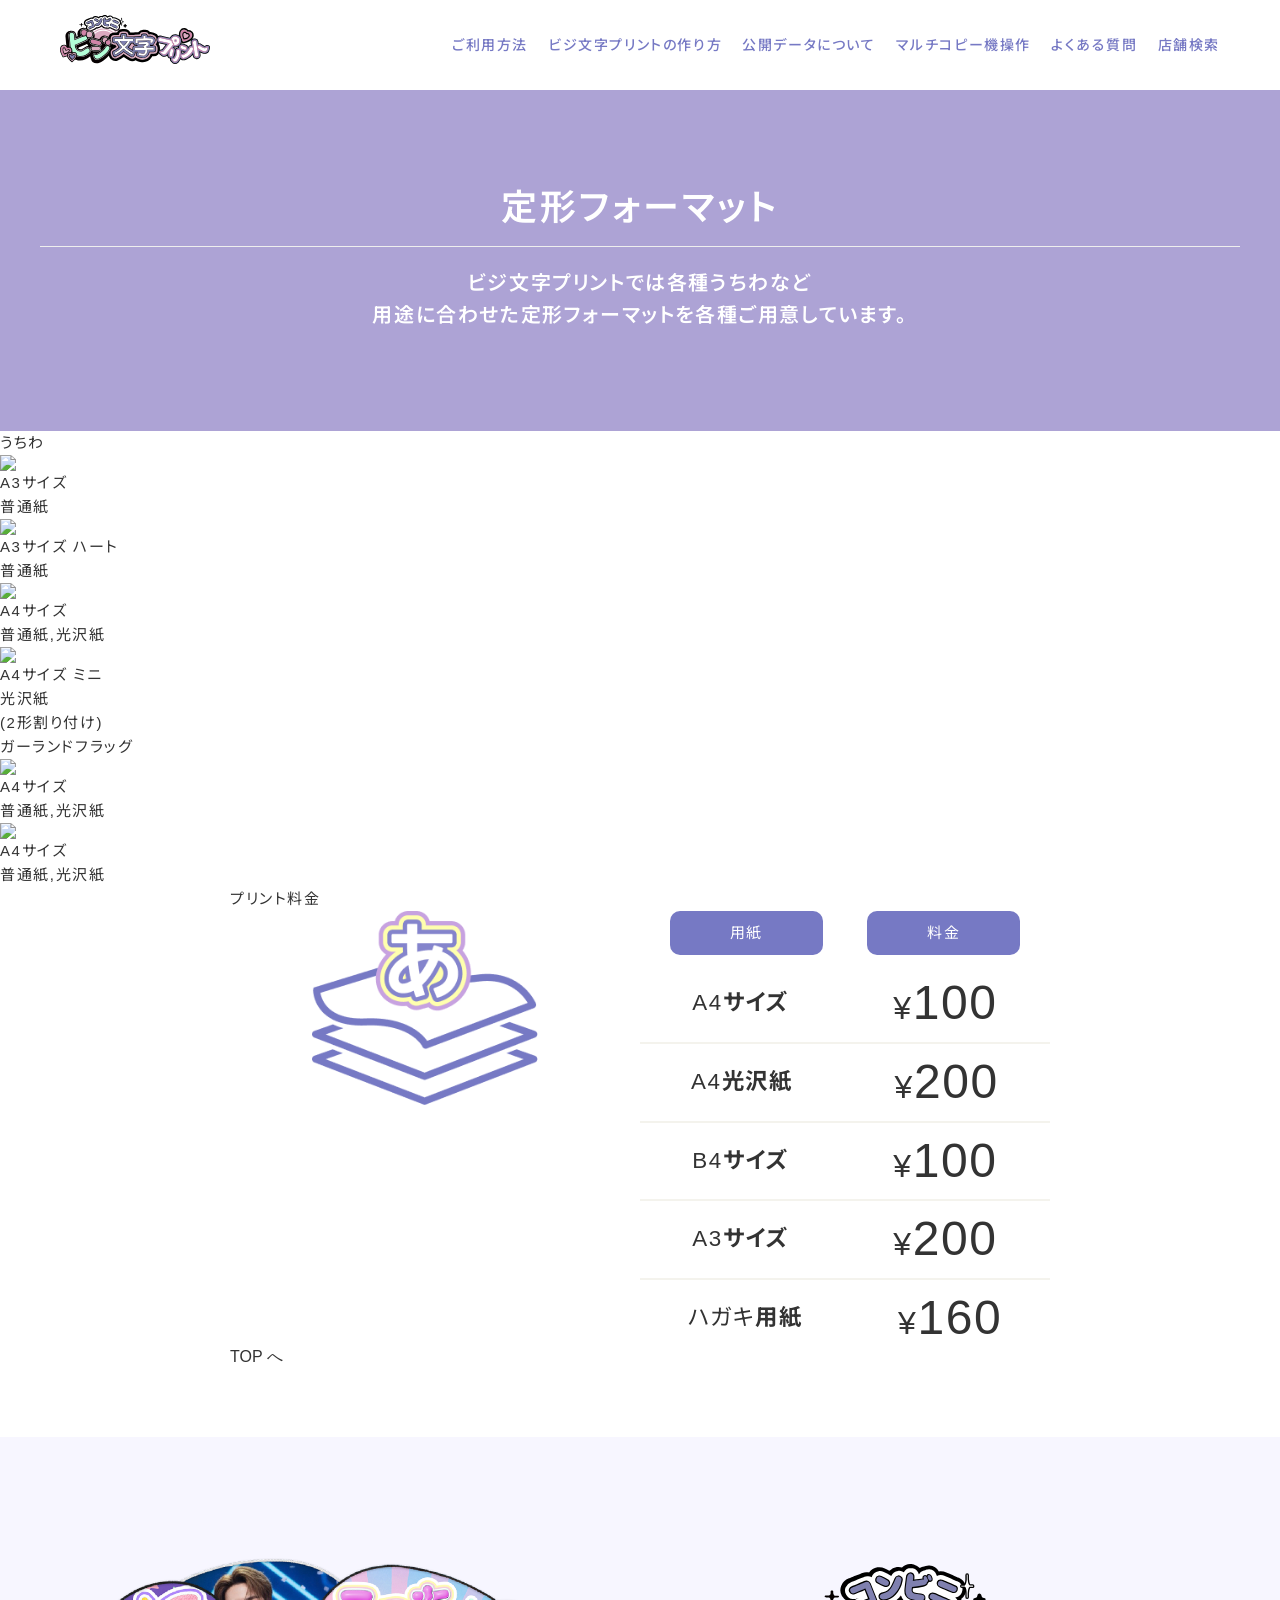
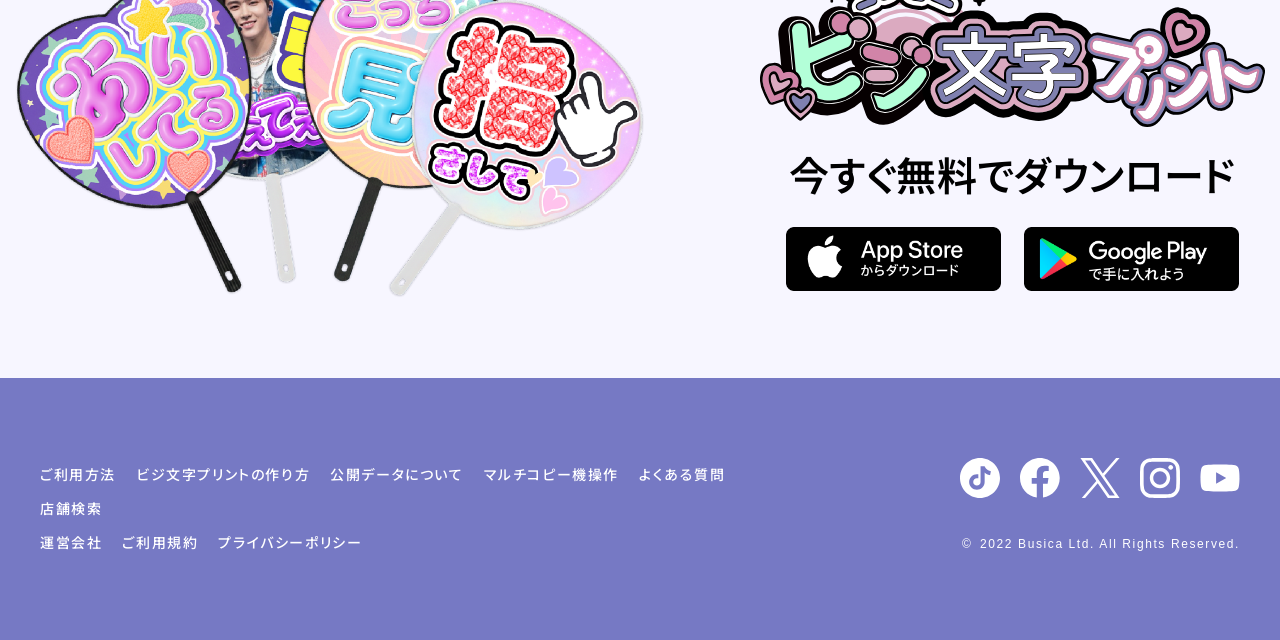
==== format.html @ 3e0fe743 "Add files via upload" ====
<!DOCTYPE html>
<html lang="ja">

<head>
	<!-- Global site tag (gtag.js) - Google Analytics -->
	<script async src="https://www.googletagmanager.com/gtag/js?id=G-2T8357QYMC"></script>
	<script>
		window.dataLayer = window.dataLayer || [];
		function gtag() { dataLayer.push(arguments); }
		gtag('js', new Date());

		gtag('config', 'G-2T8357QYMC');
	</script>
	<meta charset="utf-8">
	<meta http-equiv="X-UA-Compatible" content="IE=edge">
	<meta name="viewport" content="width=device-width, initial-scale=1">
	<meta name="description" content="コンビニビジ文字プリント">
	<meta name="keywords" content="コンビニ,文字,スマホ" />
	<meta name="author" content="Busica Ltd.">
	<meta name="format-detection" content="telephone=no">
	<title>コンビニビジ文字プリント</title>
	<!-- OGP -->
	<meta property="og:site_name" content="コンビニビジ文字プリント">
	<meta property="og:type" content="website">
	<meta property="og:url" content="https://cvs-moji.net/">
	<meta property="og:title" content="コンビニビジ文字プリント">
	<meta property="og:description" content="彩り文字で応援メッセージ">
	<meta property="og:image" content="https://cvs-moji.net/assets/img/ogp.jpg">
	<meta property="og:locale" content="ja_JP">
	<meta name="twitter:card" content="summary_large_image">
	<meta name="twitter:title" content="コンビニビジ文字プリント">
	<meta name="twitter:description" content="彩り文字で応援メッセージ">
	<!-- Bootstrap core CSS -->
	<link href="assets/css/bootstrap.min.css?id=2" rel="stylesheet">
	<!-- IE10 viewport hack for Surface/desktop Windows 8 bug -->
	<link href="assets/css/ie10-viewport-bug-workaround.css" rel="stylesheet">
	<!-- block-grid -->
	<link href="assets/css/block-grid.css" rel="stylesheet" type="text/css">
	<!-- Swiper -->
	<link href="assets/css/swiper.min.css" rel="stylesheet" type="text/css">
	<!-- Fancybox -->
	<link href="assets/css/fancybox.css?=v1" rel="stylesheet" type="text/css">
	<!-- Custom styles -->
	<link href="assets/css/style.css?v=15" rel="stylesheet">
	<!-- IE10 viewport hack for Surface/desktop Windows 8 bug -->
	<script src="assets/js/ie10-viewport-bug-workaround.js"></script>
	<!-- HTML5 shim and Respond.js for IE8 support of HTML5 elements and media queries -->
	<!--[if lt IE 9]>
		<script src="assets/js/html5shiv.min.js"></script>
		<script src="assets/js/respond.min.js"></script>
		<![endif]-->
	<!-- Favicons -->
	<link rel="apple-touch-icon" sizes="180x180" href="assets/img/favicon/apple-touch-icon.png">
	<link rel="icon" type="image/png" sizes="32x32" href="assets/img/favicon/favicon-32x32.png">
	<link rel="icon" type="image/png" sizes="16x16" href="assets/img/favicon/favicon-16x16.png">
	<link rel="manifest" href="assets/img/favicon/site.webmanifest">
	<link rel="mask-icon" href="assets/img/favicon/safari-pinned-tab.svg" color="#5bbad5">
	<meta name="msapplication-TileColor" content="#da532c">
	<meta name="theme-color" content="#ffffff">
	<!-- Loader -->
	<script src="assets/js/pace.min.js"></script>
</head>

<body id="top">

	<!-- Header -->
	<header>
		<div class="hdCmn hd">
			<div class="container">
				<div class="hdCmn_inner">
					<h1 id="logo">
						<a href="index.html">
							<img src="./assets/img/logo.svg" alt="コンビニビジ文字プリント">
						</a>
					</h1>
					<div class="hdBtn" id="hdBtn">
						<div class="hum"><span class="hem"></span><span class="hem"></span></div>
					</div>
					<div class="hdMenu" id="hdMenu">
						<nav>
							<ul>
								<li class="use"><a class="list" href="index.html#usage">ご利用方法</a></li>
								<li class="make"><a class="list" href="feature.html">ビジ文字プリントの作り方</a></li>
								<li class="make"><a class="list" href="opendata_feature.html">公開データについて</a></li>
								<li class="mfp"><a class="list" href="mfp_selector.html">マルチコピー機操作</a></li>
								<li class="faq"><a class="list" href="faq.html">よくある質問</a></li>
								<li class="shop"><a class="list" href="https://networkprint.ne.jp/search_store/map.html">店舗検索</a></li>
							</ul>
						</nav>
					</div>
				</div>
			</div>
		</div>
	</header>

    <!-- Main -->
    <main>
		<section class="pages">
			<div class="page_title">
                <div class="container">
                    <h1>定形フォーマット</h1>
                    <hr />
                    <p>ビジ文字プリントでは各種うちわなど<br />
                    用途に合わせた定形フォーマットを各種ご用意しています。
                    </p>
                </div>
            </div>
			<div class="page_content">
				<div class="format_sec">
					<div class="format_box">
						<h2>うちわ</h2>
						<ul class="format_list">
							<li>
								<div class="format_image">
									<a href="./assets/img/A3_Uchiwa_L.png" data-fancybox data-type="image" data-caption="印刷データ イメージ"><img class="adjust" src="./assets/img/teikei_a3_uchiwa_l.png" alt="印刷データ イメージ" /></a>
								</div>
								<div class="format_size">
									<h3>A3サイズ</h3><p>普通紙</p>
								</div>
							</li>
							<li>
								<div class="format_image">
									<a href="./assets/img/A3_Uchiwa_Hrt.png" data-fancybox data-type="image" data-caption="印刷データ イメージ"><img class="adjust" src="./assets/img/teikei_a3_uchiwa_hrt.png" alt="印刷データ イメージ" /></a>
								</div>
								<div class="format_size">
									<h3>A3サイズ ハート</h3><p>普通紙</p>
								</div>
							</li>
							<li>
								<div class="format_image">
									<a href="./assets/img/A4_Uchiwa_M.png" data-fancybox data-type="image" data-caption="印刷データ イメージ"><img class="adjust" src="./assets/img/teikei_a4_uchiwa_m.png" alt="印刷データ イメージ" /></a>
								</div>
								<div class="format_size">
									<h3>A4サイズ</h3><p>普通紙,光沢紙</p>
								</div>
							</li>
							<li>
								<div class="format_image">
									<a href="./assets/img/A4_Uchiwa_S.jpg" data-fancybox data-type="image" data-caption="印刷データ イメージ"><img class="adjust" src="./assets/img/teikei_a4_uchiwa_s.png" alt="印刷データ イメージ" /></a>
								</div>
								<div class="format_size">
									<h3>A4サイズ ミニ</h3><p>光沢紙<br>(2形割り付け)</p>
								</div>
							</li>
						</ul>
					</div>
				</div>
				<div class="format_sec gray">
					<div class="format_box">
						<h2>ガーランドフラッグ</h2>
						<ul class="format_list">
							<li>
								<div class="format_image">
									<a href="./assets/img/A4_Garland_01.png" data-fancybox data-type="image" data-caption="印刷データ イメージ"><img class="adjust" src="./assets/img/teikei_a4_garland_1.png" alt="印刷データ イメージ" /></a>
								</div>
								<div class="format_size">
									<h3>A4サイズ</h3><p>普通紙,光沢紙</p>
								</div>
							</li>
							<li>
								<div class="format_image">
									<a href="./assets/img/A4_Garland_02.png" data-fancybox data-type="image" data-caption="印刷データ イメージ"><img class="adjust" src="./assets/img/teikei_a4_garland_2.png" alt="印刷データ イメージ" /></a>
								</div>
								<div class="format_size">
									<h3>A4サイズ</h3><p>普通紙,光沢紙</p>
								</div>
							</li>
						</ul>
					</div>
				</div>
				<div class="print_price format_adjust">
					<h1 class="only_pc">プリント料金</h1>
					<div class="priceBox_pc format_adjust_02">
						<div class="price_left">
							<div class="price_img">
								<img src="./assets/img/icon_price.png" alt="プリント料金">
							</div>
						</div>
						<div class="price_right">
							<div class="row price_title">
								<h3>用紙</h3>
								<h3>料金</h3>
							</div>
							<div class="flex">
								<p class="print">A4<span>サイズ</span></p>
								<p class="price"><span>¥</span>100</p>
							</div>
							<hr>
							<div class="flex">
								<p class="print">A4<span>光沢紙</span></p>
								<p class="price"><span>¥</span>200</p>
							</div>
							<hr>
							<div class="flex">
								<p class="print">B4<span>サイズ</span></p>
								<p class="price"><span>¥</span>100</p>
							</div>
							<hr>
							<div class="flex">
								<p class="print">A3<span>サイズ</span></p>
								<p class="price"><span>¥</span>200</p>
							</div>
							<hr>
							<div class="flex">
								<p class="print">ハガキ<span>用紙</span></p>
								<p class="price"><span>¥</span>160</p>
							</div>
						</div>
					</div>
					<div class="priceBox_sp">
						<h1>プリント料金</h1>
						<div class="price_sp">
							<div class="row price_title">
								<h3>用紙</h3>
								<h3>料金</h3>
							</div>
							<div class="flex">
								<p class="print">A4<span>サイズ</span></p>
								<p class="price"><span>¥</span>100</p>
							</div>
							<hr>
							<div class="flex">
								<p class="print">A4<span>光沢紙</span></p>
								<p class="price"><span>¥</span>200</p>
							</div>
							<hr>
							<div class="flex">
								<p class="print">B4<span>サイズ</span></p>
								<p class="price"><span>¥</span>100</p>
							</div>
							<hr>
							<div class="flex">
								<p class="print">A3<span>サイズ</span></p>
								<p class="price"><span>¥</span>200</p>
							</div>
							<hr>
							<div class="flex">
								<p class="print">ハガキ<span>用紙</span></p>
								<p class="price"><span>¥</span>160</p>
							</div>
							<hr>
						</div>
						<div class="price_img">
							<img src="./assets/img/icon_price.png" alt="プリント料金">
						</div>
					</div>
					<div class="normal_btn"><a href="index.html">TOP へ</a></div>
				</div>
            </div>
		</section>
	</main>
	<!-- Footer -->
	<footer>
		<div class="ft">
			<section class="ftCmn_dl">
				<div class="ftCmn_dl_flex">
                    <div class="ftImg">
                        <img src="./assets/img/ft_uchiwa.png" alt="">
                    </div>
                    <div class="ftCmn_dl_right">
                        <h1><img src="./assets/img/logo.svg" alt="コンビニビジ文字プリント"></h1>
                        <h2>今すぐ無料でダウンロード</h2>
                        <div class="appLink">
                            <nav>
                                <div class="for_ios" id="for_ios">
                                    <a href="https://itunes.apple.com/jp/app/id1623128722?mt=8" target="_blank">
                                        <img src="assets/img/icon-store-apple.png" alt="App Storeからダウンロード">
                                    </a>
                                </div>
                                <div class="for_android" id="for_android">
                                    <a href="https://play.google.com/store/apps/details?id=com.biz_card.bizimoji" target="_blank">
                                        <img src="assets/img/icon-store-google.png" alt="Google Playで手に入れよう">
                                    </a>
                                </div>
                            </nav>
                        </div>
                    </div>
                </div>
			</section>
		</div>

		<section class="ftCmn_menu">
			<div class="container">
				<div class="ftCmn_menu_inner">
					<div class="ftCmn_menu_left">
						<nav>
							<div class="ftCmn_menu_grv">
								<ul>
									<li><a href="index.html#usage">ご利用方法</a></li>
									<li><a href="feature.html">ビジ文字プリントの作り方</a></li>
									<li><a href="opendata_feature.html">公開データについて</a></li>
									<li><a href="mfp_selector.html">マルチコピー機操作</a></li>
									<li><a href="faq.html">よくある質問</a></li>
									<li><a href="https://networkprint.ne.jp/search_store/map.html">店舗検索</a></li>
								</ul>
								<ul>
									<li><a href="https://www.busica.co.jp/">運営会社</a></li>
									<li><a href="terms.html">ご利用規約</a></li>
									<li><a href="privacy.html">プライバシーポリシー</a></li>
								</ul>
							</div>
						</nav>
					</div>
					<div class="ftCmn_menu_right">
						<nav>
							<div class="ftCmn_menu_sns">
								<ul>
									<li><a href="https://www.tiktok.com/@bijimoji_print" target="_blank"><img
												src="assets/img/icon_sns_tiktok.svg" alt="tiktok"></a></li>
									<li><a href="https://www.facebook.com/bizicard/" target="_blank"><img
												src="assets/img/icon_sns_fb.svg" alt="facebook"></a></li>
									<li><a href="https://twitter.com/BiziCard" target="_blank"><img src="assets/img/icon_sns_tw.svg"
												alt="twitter"></a></li>
									<li><a href="https://www.instagram.com/bizicard/" target="_blank"><img
												src="assets/img/icon_sns_insta.svg" alt="Instagram"></a></li>
									<li><a href="https://www.youtube.com/channel/UCD3DX9gYeNaulynPwZSIlIg" target="_blank"><img
												src="assets/img/icon_sns_youtube.svg" alt="YouTube"></a></li>
								</ul>
							</div>
						</nav>
						<p class="copy">&copy;&ensp;2022 Busica Ltd. All Rights Reserved.</p>
					</div>
				</div>
			</div>
		</section>
	</footer>

	<!-- TOPへ -->
	<div id="page-top"><a href="#top">▲</a></div>


	<!-- jquery -->
	<script src="assets/js/jquery-3.3.1.min.js"></script>
	<!-- bootstrap -->
	<script src="assets/js/bootstrap.min.js"></script>
	<!-- LazyLoad -->
	<script src="assets/js/jquery.lazyload.min.js"></script>
	<!-- SmoothScroll -->
	<script src="assets/js/smoothScroll.js"></script>
	<!-- Fancybox -->
	<script src="assets/js/fancybox.umd.js"></script>
	<!-- Settings -->
	<script src="assets/js/settings.js?v=20201021"></script>

	<script type="text/javascript">
		$(function () {
			let ua = navigator.userAgent;
			//alert(ua);
			var device_type = getParam('device');
			//console.log('device_type: '+device_type);
			if (device_type == "ios" || ua=="BiziMoji_iOSApp") {
				$('.for_android').hide();
				$('.for_ios').removeClass('col-xs-6').addClass('col-xs-12');
			}else{
				$('.for_android').show();
			}
		});

		function getParam(name, url) {
			if (!url) url = window.location.href;
			name = name.replace(/[\[\]]/g, "\\$&");
			var regex = new RegExp("[?&]" + name + "(=([^&#]*)|&|#|$)"),
				results = regex.exec(url);
			if (!results) return null;
			if (!results[2]) return '';
			return decodeURIComponent(results[2].replace(/\+/g, " "));
		}

	</script>
	<script>
      Fancybox.bind("[data-fancybox]", {
        closeButton: true,
      });
    </script>
</body>

</html>
---- assets/css/ie10-viewport-bug-workaround.css ----
/*!
 * IE10 viewport hack for Surface/desktop Windows 8 bug
 * Copyright 2014-2015 Twitter, Inc.
 * Licensed under MIT (https://github.com/twbs/bootstrap/blob/master/LICENSE)
 */

/*
 * See the Getting Started docs for more information:
 * http://getbootstrap.com/getting-started/#support-ie10-width
 */
@-webkit-viewport { width: device-width; }
@-moz-viewport    { width: device-width; }
@-ms-viewport     { width: device-width; }
@-o-viewport      { width: device-width; }
@viewport         { width: device-width; }
---- assets/css/block-grid.css ----
[class*="block-grid-"] {
  display: block;
  margin: 0 -15px;
  padding: 0;
}
[class*="block-grid-"]:before,
[class*="block-grid-"]:after {
  content: " ";
  display: table;
}
[class*="block-grid-"]:after {
  clear: both;
}
.block-grid-item {
  display: inline;
  margin: 0;
  padding: 0 15px;
  height: auto;
  float: left;
  list-style: none;
}
.block-grid-xs-1 > .block-grid-item {
  width: 100%;
}
.block-grid-xs-1 > .block-grid-item:nth-of-type(n) {
  clear: none;
}
.block-grid-xs-1 > .block-grid-item:nth-of-type(1n+1) {
  clear: both;
}
.block-grid-xs-2 > .block-grid-item {
  width: 50%;
}
.block-grid-xs-2 > .block-grid-item:nth-of-type(n) {
  clear: none;
}
.block-grid-xs-2 > .block-grid-item:nth-of-type(2n+1) {
  clear: both;
}
.block-grid-xs-3 > .block-grid-item {
  width: 33.333333333333336%;
}
.block-grid-xs-3 > .block-grid-item:nth-of-type(n) {
  clear: none;
}
.block-grid-xs-3 > .block-grid-item:nth-of-type(3n+1) {
  clear: both;
}
.block-grid-xs-4 > .block-grid-item {
  width: 25%;
}
.block-grid-xs-4 > .block-grid-item:nth-of-type(n) {
  clear: none;
}
.block-grid-xs-4 > .block-grid-item:nth-of-type(4n+1) {
  clear: both;
}
.block-grid-xs-5 > .block-grid-item {
  width: 20%;
}
.block-grid-xs-5 > .block-grid-item:nth-of-type(n) {
  clear: none;
}
.block-grid-xs-5 > .block-grid-item:nth-of-type(5n+1) {
  clear: both;
}
.block-grid-xs-6 > .block-grid-item {
  width: 16.666666666666668%;
}
.block-grid-xs-6 > .block-grid-item:nth-of-type(n) {
  clear: none;
}
.block-grid-xs-6 > .block-grid-item:nth-of-type(6n+1) {
  clear: both;
}
.block-grid-xs-7 > .block-grid-item {
  width: 14.285714285714286%;
}
.block-grid-xs-7 > .block-grid-item:nth-of-type(n) {
  clear: none;
}
.block-grid-xs-7 > .block-grid-item:nth-of-type(7n+1) {
  clear: both;
}
.block-grid-xs-8 > .block-grid-item {
  width: 12.5%;
}
.block-grid-xs-8 > .block-grid-item:nth-of-type(n) {
  clear: none;
}
.block-grid-xs-8 > .block-grid-item:nth-of-type(8n+1) {
  clear: both;
}
.block-grid-xs-9 > .block-grid-item {
  width: 11.11111111111111%;
}
.block-grid-xs-9 > .block-grid-item:nth-of-type(n) {
  clear: none;
}
.block-grid-xs-9 > .block-grid-item:nth-of-type(9n+1) {
  clear: both;
}
.block-grid-xs-10 > .block-grid-item {
  width: 10%;
}
.block-grid-xs-10 > .block-grid-item:nth-of-type(n) {
  clear: none;
}
.block-grid-xs-10 > .block-grid-item:nth-of-type(10n+1) {
  clear: both;
}
.block-grid-xs-11 > .block-grid-item {
  width: 9.090909090909092%;
}
.block-grid-xs-11 > .block-grid-item:nth-of-type(n) {
  clear: none;
}
.block-grid-xs-11 > .block-grid-item:nth-of-type(11n+1) {
  clear: both;
}
.block-grid-xs-12 > .block-grid-item {
  width: 8.333333333333334%;
}
.block-grid-xs-12 > .block-grid-item:nth-of-type(n) {
  clear: none;
}
.block-grid-xs-12 > .block-grid-item:nth-of-type(12n+1) {
  clear: both;
}
@media (min-width: 768px) {
  .block-grid-sm-1 > .block-grid-item {
    width: 100%;
  }
  .block-grid-sm-1 > .block-grid-item:nth-of-type(n) {
    clear: none;
  }
  .block-grid-sm-1 > .block-grid-item:nth-of-type(1n+1) {
    clear: both;
  }
  .block-grid-sm-2 > .block-grid-item {
    width: 50%;
  }
  .block-grid-sm-2 > .block-grid-item:nth-of-type(n) {
    clear: none;
  }
  .block-grid-sm-2 > .block-grid-item:nth-of-type(2n+1) {
    clear: both;
  }
  .block-grid-sm-3 > .block-grid-item {
    width: 33.333333333333336%;
  }
  .block-grid-sm-3 > .block-grid-item:nth-of-type(n) {
    clear: none;
  }
  .block-grid-sm-3 > .block-grid-item:nth-of-type(3n+1) {
    clear: both;
  }
  .block-grid-sm-4 > .block-grid-item {
    width: 25%;
  }
  .block-grid-sm-4 > .block-grid-item:nth-of-type(n) {
    clear: none;
  }
  .block-grid-sm-4 > .block-grid-item:nth-of-type(4n+1) {
    clear: both;
  }
  .block-grid-sm-5 > .block-grid-item {
    width: 20%;
  }
  .block-grid-sm-5 > .block-grid-item:nth-of-type(n) {
    clear: none;
  }
  .block-grid-sm-5 > .block-grid-item:nth-of-type(5n+1) {
    clear: both;
  }
  .block-grid-sm-6 > .block-grid-item {
    width: 16.666666666666668%;
  }
  .block-grid-sm-6 > .block-grid-item:nth-of-type(n) {
    clear: none;
  }
  .block-grid-sm-6 > .block-grid-item:nth-of-type(6n+1) {
    clear: both;
  }
  .block-grid-sm-7 > .block-grid-item {
    width: 14.285714285714286%;
  }
  .block-grid-sm-7 > .block-grid-item:nth-of-type(n) {
    clear: none;
  }
  .block-grid-sm-7 > .block-grid-item:nth-of-type(7n+1) {
    clear: both;
  }
  .block-grid-sm-8 > .block-grid-item {
    width: 12.5%;
  }
  .block-grid-sm-8 > .block-grid-item:nth-of-type(n) {
    clear: none;
  }
  .block-grid-sm-8 > .block-grid-item:nth-of-type(8n+1) {
    clear: both;
  }
  .block-grid-sm-9 > .block-grid-item {
    width: 11.11111111111111%;
  }
  .block-grid-sm-9 > .block-grid-item:nth-of-type(n) {
    clear: none;
  }
  .block-grid-sm-9 > .block-grid-item:nth-of-type(9n+1) {
    clear: both;
  }
  .block-grid-sm-10 > .block-grid-item {
    width: 10%;
  }
  .block-grid-sm-10 > .block-grid-item:nth-of-type(n) {
    clear: none;
  }
  .block-grid-sm-10 > .block-grid-item:nth-of-type(10n+1) {
    clear: both;
  }
  .block-grid-sm-11 > .block-grid-item {
    width: 9.090909090909092%;
  }
  .block-grid-sm-11 > .block-grid-item:nth-of-type(n) {
    clear: none;
  }
  .block-grid-sm-11 > .block-grid-item:nth-of-type(11n+1) {
    clear: both;
  }
  .block-grid-sm-12 > .block-grid-item {
    width: 8.333333333333334%;
  }
  .block-grid-sm-12 > .block-grid-item:nth-of-type(n) {
    clear: none;
  }
  .block-grid-sm-12 > .block-grid-item:nth-of-type(12n+1) {
    clear: both;
  }
}
@media (min-width: 992px) {
  .block-grid-md-1 > .block-grid-item {
    width: 100%;
  }
  .block-grid-md-1 > .block-grid-item:nth-of-type(n) {
    clear: none;
  }
  .block-grid-md-1 > .block-grid-item:nth-of-type(1n+1) {
    clear: both;
  }
  .block-grid-md-2 > .block-grid-item {
    width: 50%;
  }
  .block-grid-md-2 > .block-grid-item:nth-of-type(n) {
    clear: none;
  }
  .block-grid-md-2 > .block-grid-item:nth-of-type(2n+1) {
    clear: both;
  }
  .block-grid-md-3 > .block-grid-item {
    width: 33.333333333333336%;
  }
  .block-grid-md-3 > .block-grid-item:nth-of-type(n) {
    clear: none;
  }
  .block-grid-md-3 > .block-grid-item:nth-of-type(3n+1) {
    clear: both;
  }
  .block-grid-md-4 > .block-grid-item {
    width: 25%;
  }
  .block-grid-md-4 > .block-grid-item:nth-of-type(n) {
    clear: none;
  }
  .block-grid-md-4 > .block-grid-item:nth-of-type(4n+1) {
    clear: both;
  }
  .block-grid-md-5 > .block-grid-item {
    width: 20%;
  }
  .block-grid-md-5 > .block-grid-item:nth-of-type(n) {
    clear: none;
  }
  .block-grid-md-5 > .block-grid-item:nth-of-type(5n+1) {
    clear: both;
  }
  .block-grid-md-6 > .block-grid-item {
    width: 16.666666666666668%;
  }
  .block-grid-md-6 > .block-grid-item:nth-of-type(n) {
    clear: none;
  }
  .block-grid-md-6 > .block-grid-item:nth-of-type(6n+1) {
    clear: both;
  }
  .block-grid-md-7 > .block-grid-item {
    width: 14.285714285714286%;
  }
  .block-grid-md-7 > .block-grid-item:nth-of-type(n) {
    clear: none;
  }
  .block-grid-md-7 > .block-grid-item:nth-of-type(7n+1) {
    clear: both;
  }
  .block-grid-md-8 > .block-grid-item {
    width: 12.5%;
  }
  .block-grid-md-8 > .block-grid-item:nth-of-type(n) {
    clear: none;
  }
  .block-grid-md-8 > .block-grid-item:nth-of-type(8n+1) {
    clear: both;
  }
  .block-grid-md-9 > .block-grid-item {
    width: 11.11111111111111%;
  }
  .block-grid-md-9 > .block-grid-item:nth-of-type(n) {
    clear: none;
  }
  .block-grid-md-9 > .block-grid-item:nth-of-type(9n+1) {
    clear: both;
  }
  .block-grid-md-10 > .block-grid-item {
    width: 10%;
  }
  .block-grid-md-10 > .block-grid-item:nth-of-type(n) {
    clear: none;
  }
  .block-grid-md-10 > .block-grid-item:nth-of-type(10n+1) {
    clear: both;
  }
  .block-grid-md-11 > .block-grid-item {
    width: 9.090909090909092%;
  }
  .block-grid-md-11 > .block-grid-item:nth-of-type(n) {
    clear: none;
  }
  .block-grid-md-11 > .block-grid-item:nth-of-type(11n+1) {
    clear: both;
  }
  .block-grid-md-12 > .block-grid-item {
    width: 8.333333333333334%;
  }
  .block-grid-md-12 > .block-grid-item:nth-of-type(n) {
    clear: none;
  }
  .block-grid-md-12 > .block-grid-item:nth-of-type(12n+1) {
    clear: both;
  }
}
@media (min-width: 1200px) {
  .block-grid-lg-1 > .block-grid-item {
    width: 100%;
  }
  .block-grid-lg-1 > .block-grid-item:nth-of-type(n) {
    clear: none;
  }
  .block-grid-lg-1 > .block-grid-item:nth-of-type(1n+1) {
    clear: both;
  }
  .block-grid-lg-2 > .block-grid-item {
    width: 50%;
  }
  .block-grid-lg-2 > .block-grid-item:nth-of-type(n) {
    clear: none;
  }
  .block-grid-lg-2 > .block-grid-item:nth-of-type(2n+1) {
    clear: both;
  }
  .block-grid-lg-3 > .block-grid-item {
    width: 33.333333333333336%;
  }
  .block-grid-lg-3 > .block-grid-item:nth-of-type(n) {
    clear: none;
  }
  .block-grid-lg-3 > .block-grid-item:nth-of-type(3n+1) {
    clear: both;
  }
  .block-grid-lg-4 > .block-grid-item {
    width: 25%;
  }
  .block-grid-lg-4 > .block-grid-item:nth-of-type(n) {
    clear: none;
  }
  .block-grid-lg-4 > .block-grid-item:nth-of-type(4n+1) {
    clear: both;
  }
  .block-grid-lg-5 > .block-grid-item {
    width: 20%;
  }
  .block-grid-lg-5 > .block-grid-item:nth-of-type(n) {
    clear: none;
  }
  .block-grid-lg-5 > .block-grid-item:nth-of-type(5n+1) {
    clear: both;
  }
  .block-grid-lg-6 > .block-grid-item {
    width: 16.666666666666668%;
  }
  .block-grid-lg-6 > .block-grid-item:nth-of-type(n) {
    clear: none;
  }
  .block-grid-lg-6 > .block-grid-item:nth-of-type(6n+1) {
    clear: both;
  }
  .block-grid-lg-7 > .block-grid-item {
    width: 14.285714285714286%;
  }
  .block-grid-lg-7 > .block-grid-item:nth-of-type(n) {
    clear: none;
  }
  .block-grid-lg-7 > .block-grid-item:nth-of-type(7n+1) {
    clear: both;
  }
  .block-grid-lg-8 > .block-grid-item {
    width: 12.5%;
  }
  .block-grid-lg-8 > .block-grid-item:nth-of-type(n) {
    clear: none;
  }
  .block-grid-lg-8 > .block-grid-item:nth-of-type(8n+1) {
    clear: both;
  }
  .block-grid-lg-9 > .block-grid-item {
    width: 11.11111111111111%;
  }
  .block-grid-lg-9 > .block-grid-item:nth-of-type(n) {
    clear: none;
  }
  .block-grid-lg-9 > .block-grid-item:nth-of-type(9n+1) {
    clear: both;
  }
  .block-grid-lg-10 > .block-grid-item {
    width: 10%;
  }
  .block-grid-lg-10 > .block-grid-item:nth-of-type(n) {
    clear: none;
  }
  .block-grid-lg-10 > .block-grid-item:nth-of-type(10n+1) {
    clear: both;
  }
  .block-grid-lg-11 > .block-grid-item {
    width: 9.090909090909092%;
  }
  .block-grid-lg-11 > .block-grid-item:nth-of-type(n) {
    clear: none;
  }
  .block-grid-lg-11 > .block-grid-item:nth-of-type(11n+1) {
    clear: both;
  }
  .block-grid-lg-12 > .block-grid-item {
    width: 8.333333333333334%;
  }
  .block-grid-lg-12 > .block-grid-item:nth-of-type(n) {
    clear: none;
  }
  .block-grid-lg-12 > .block-grid-item:nth-of-type(12n+1) {
    clear: both;
  }
}
---- assets/css/style.css ----
@charset "UTF-8";
@import url("https://fonts.googleapis.com/css2?family=Noto+Sans+JP:wght@400;500;700&display=swap");
/* -------- Base Font Family -------- */
/* -------- Base Font Size -------- */
/* -------- Base Color -------- */
/* -------- Font -------- */
/* -------- Btn -------- */
/* -------- トリミング正方形 -------- */
/* 縦横にフィット */
/* 縦横長いほうに合わせる */
/* 横幅いっぱいに合わせる */
/* -------- Border -------- */
html {
  font-size: 100%; /* 16px（16pt） */
}

body {
  word-wrap: break-word;
  font-size: 100%;
  -webkit-font-smoothing: antialiased;
  -moz-osx-font-smoothing: grayscale;
  font-feature-settings: "palt" 1;
  background-color: #fff;
}
body.openModal {
  overflow: hidden;
}
body.openModal header .hdCmn {
  background-color: #fff;
}
body.for_app {
  background-color: #fff;
}

h1, h2, h3, h4, h5, h6, p, ul li, ol li, dl dt, dl dd, label, tr th, tr td, button, time, label, input, option, select, textarea {
  font-family: "Helvetica Neue", Helvetica, "Noto Sans JP", sans-serif;
  letter-spacing: 0.1rem;
  line-height: 1.6;
  font-weight: 400;
  margin: 0;
  padding: 0;
  color: #333;
  list-style: none;
  outline: 0;
  font-size: 15px;
}
@media (max-width: 1062px) {
  h1, h2, h3, h4, h5, h6, p, ul li, ol li, dl dt, dl dd, label, tr th, tr td, button, time, label, input, option, select, textarea {
    font-size: 14px;
  }
}

div {
  line-height: 0;
}

ul, dl {
  margin: 0;
  padding: 0;
}

a {
  backface-visibility: hidden;
  transition-property: color;
  transition: all 0.2s;
  color: #333;
  outline: none;
}
a:hover {
  cursor: pointer;
  text-decoration: none;
  color: #333;
}
a:active {
  text-decoration: none;
}
a:focus {
  text-decoration: none;
}
a img {
  transition: all 0.2s;
  backface-visibility: hidden;
  transition-property: opacity;
  opacity: 1;
  border: none;
  outline: none;
  padding: 0;
}
a img:hover {
  opacity: 0.9;
  cursor: pointer;
}
a p {
  backface-visibility: hidden;
}

img {
  color: #ffffff;
  border: none;
  width: 100%;
}
img.img-bd {
  border: solid 1px #ccc;
}

.mb30 {
  margin-bottom: 30px !important;
}

.sm-txt {
  font-size: 0.8em !important;
}

.clearfix::after {
  content: "";
  display: block;
  clear: both;
}

/* -------- Boot Strap OverWrite -------- */
.container {
  padding-right: 40px;
  padding-left: 40px;
  margin-right: auto;
  margin-left: auto;
}
@media (min-width: 1500px) {
  .container {
    max-width: 1280px;
  }
}
@media (max-width: 1499px) {
  .container {
    width: 100%;
  }
}
@media (max-width: 1062px) {
  .container {
    width: 100%;
    padding-right: 16px;
    padding-left: 16px;
  }
}

.row {
  line-height: 0;
  transition: all 0.4s;
}

.col-lg-1, .col-lg-10, .col-lg-11, .col-lg-12, .col-lg-2, .col-lg-3, .col-lg-4, .col-lg-5, .col-lg-6, .col-lg-7, .col-lg-8, .col-lg-9, .col-md-1, .col-md-10, .col-md-11, .col-md-12, .col-md-2, .col-md-3, .col-md-4, .col-md-5, .col-md-6, .col-md-7, .col-md-8, .col-md-9, .col-sm-1, .col-sm-10, .col-sm-11, .col-sm-12, .col-sm-2, .col-sm-3, .col-sm-4, .col-sm-5, .col-sm-6, .col-sm-7, .col-sm-8, .col-sm-9, .col-xs-1, .col-xs-10, .col-xs-11, .col-xs-12, .col-xs-2, .col-xs-3, .col-xs-4, .col-xs-5, .col-xs-6, .col-xs-7, .col-xs-8, .col-xs-9 {
  padding-right: 20px;
  padding-left: 20px;
  transition: all 0.4s;
}
@media (max-width: 1062px) {
  .col-lg-1, .col-lg-10, .col-lg-11, .col-lg-12, .col-lg-2, .col-lg-3, .col-lg-4, .col-lg-5, .col-lg-6, .col-lg-7, .col-lg-8, .col-lg-9, .col-md-1, .col-md-10, .col-md-11, .col-md-12, .col-md-2, .col-md-3, .col-md-4, .col-md-5, .col-md-6, .col-md-7, .col-md-8, .col-md-9, .col-sm-1, .col-sm-10, .col-sm-11, .col-sm-12, .col-sm-2, .col-sm-3, .col-sm-4, .col-sm-5, .col-sm-6, .col-sm-7, .col-sm-8, .col-sm-9, .col-xs-1, .col-xs-10, .col-xs-11, .col-xs-12, .col-xs-2, .col-xs-3, .col-xs-4, .col-xs-5, .col-xs-6, .col-xs-7, .col-xs-8, .col-xs-9 {
    padding-right: 8px;
    padding-left: 8px;
  }
}

.block-grid-item {
  display: inline;
  margin: 0;
  padding: 0 20px;
  height: auto;
  list-style: none;
}
@media (max-width: 1062px) {
  .block-grid-item {
    padding: 0 8px;
  }
}

.bg_white {
  background-color: #fff !important;
}

/* -------- Loading -------- */
#loader {
  position: fixed;
  top: 0;
  left: 0;
  right: 0;
  bottom: 0;
  background: #fff;
  z-index: 999999;
}

/* -------- //Boot Strap OverWrite -------- */
header {
  width: 100%;
  height: auto;
  float: left;
  position: fixed;
  z-index: 3;
}
header.hdTop {
  transition: all 0.4s;
  margin-top: -80px;
}
@media (max-width: 1062px) {
  header.hdTop {
    margin-top: 0;
  }
  header.hdTop .hdCmn {
    background: none;
  }
  header.hdTop .hdCmn .hdCmn_inner h1 {
    opacity: 0;
  }
}
header.hdTopShow {
  margin-top: 0px;
}

main {
  width: 100%;
  height: auto;
  float: left;
  position: relative;
  z-index: 2;
}

footer {
  width: 100%;
  height: auto;
  float: left;
  position: relative;
  z-index: 1;
}

/* -------- Header -------- */
.hd {
  background-color: #fff;
}
.hd .hdCmn_inner h1 {
  display: initial !important;
}
.hd .hdCmn_inner .list {
  color: #7679c4 !important;
}
.hd .hdCmn_inner .hem {
  background-color: #7679c4 !important;
}

.hdCmn {
  transition: all 0.6s;
  padding: 20px;
  height: 90px;
}
@media (max-width: 1062px) {
  .hdCmn {
    transition: all 0.4s;
    padding: 10px;
    height: 60px;
  }
}
.hdCmn.fixedHd {
  box-shadow: 0px 2px 3px 0 rgba(0, 0, 0, 0.2);
  background-color: #fff;
}
.hdCmn.fixedHd .hdCmn_inner h1 {
  display: initial;
}
.hdCmn .hdCmn_inner {
  transition: all 0.4s;
  width: 100%;
  float: left;
  position: relative;
}
.hdCmn .hdCmn_inner h1 {
  transition: all 0.4s;
  display: none;
}
.hdCmn .hdCmn_inner h1 img {
  width: 150px;
  margin-top: -5px;
}
.hdCmn .hdCmn_inner h1.active {
  display: initial;
}
.hdCmn .hdCmn_inner .hdMenu {
  transition: all 0.2s;
  width: auto;
  float: right;
}
@media (max-width: 1062px) {
  .hdCmn .hdCmn_inner .hdMenu {
    z-index: 99999;
    position: fixed;
    visibility: hidden;
    background-color: #7679c4;
    overflow-y: scroll;
    top: 60px;
    left: 0;
    right: 0;
    bottom: 0;
  }
}
.hdCmn .hdCmn_inner .hdMenu.active {
  visibility: visible;
}
.hdCmn .hdCmn_inner .hdMenu.active .list {
  color: #fff !important;
}
.hdCmn .hdCmn_inner .hdMenu ul li {
  float: left;
  height: 50px;
  line-height: 50px;
  text-align: center;
  font-size: 14px;
  font-weight: 500;
  margin-right: 20px;
}
.hdCmn .hdCmn_inner .hdMenu ul li:last-child {
  margin: 0;
}
@media (max-width: 1062px) {
  .hdCmn .hdCmn_inner .hdMenu ul li {
    font-size: 16px;
    height: auto;
    line-height: 60px;
    height: 60px;
    margin: 0;
    width: 100%;
    border-bottom: solid 1px #fff;
    padding-left: 60px;
    background-size: 28px;
    background-position: left 16px center;
    background-repeat: no-repeat;
    text-align: left;
  }
  .hdCmn .hdCmn_inner .hdMenu ul li.use {
    display: none;
  }
  .hdCmn .hdCmn_inner .hdMenu ul li.make {
    background-image: url(../img/icon_menu_use.svg);
  }
  .hdCmn .hdCmn_inner .hdMenu ul li.mfp {
    background-image: url(../img/icon_menu_mfp.svg);
  }
  .hdCmn .hdCmn_inner .hdMenu ul li.faq {
    background-image: url(../img/icon_menu_faq.svg);
  }
  .hdCmn .hdCmn_inner .hdMenu ul li.shop {
    background-image: url(../img/icon_menu_shop.svg);
  }
  .hdCmn .hdCmn_inner .hdMenu ul li:last-child {
    margin: 0;
  }
}
.hdCmn .hdCmn_inner .hdMenu ul li a {
  color: #333;
  display: inline-block;
  position: relative;
}
@media (max-width: 1062px) {
  .hdCmn .hdCmn_inner .hdMenu ul li a {
    display: block;
  }
}
.hdCmn .hdCmn_inner .hdMenu ul li a::after {
  display: none;
  transition: all 0.2s;
  content: "";
  position: absolute;
  bottom: 10px;
  left: 0;
  right: 0;
  width: 100%;
  height: 1px;
  background-color: #fff;
}
@media (max-width: 1062px) {
  .hdCmn .hdCmn_inner .hdMenu ul li a::after {
    content: none;
  }
}
.hdCmn .hdCmn_inner .hdMenu ul li a:hover {
  opacity: 0.5;
}
.hdCmn .hdCmn_inner .hdMenu ul li.current a::after {
  opacity: 1;
}
.hdCmn .hdCmn_inner .hdBtn {
  display: none;
  position: fixed;
  width: 60px;
  height: 60px;
  transition: all 0.4s;
  box-sizing: border-box;
  z-index: 6;
  top: 0;
  right: 0;
  padding: 8px 8px;
}
@media (max-width: 1062px) {
  .hdCmn .hdCmn_inner .hdBtn {
    display: initial;
  }
}
.hdCmn .hdCmn_inner .hdBtn .hum {
  width: 100%;
  height: 100%;
  float: left;
  position: relative;
  background: #000;
  border-radius: 50%;
}
.hdCmn .hdCmn_inner .hdBtn span {
  display: inline-block;
  transition: all 0.15s;
  box-sizing: border-box;
  position: absolute;
  left: 28%;
  width: 20px;
  height: 2px;
  background-color: #fff;
  border-radius: 2px;
}
.hdCmn .hdCmn_inner .hdBtn span:first-child {
  top: 16px;
}
.hdCmn .hdCmn_inner .hdBtn span:nth-of-type(2) {
  top: 26px;
}
.hdCmn .hdCmn_inner .hdBtn.active {
  z-index: 9999;
}
.hdCmn .hdCmn_inner .hdBtn.active .hem {
  background-color: #fff !important;
}
.hdCmn .hdCmn_inner .hdBtn.active span:nth-of-type(1) {
  transform: translateY(-8px) rotate(-45deg);
  top: 28px;
}
.hdCmn .hdCmn_inner .hdBtn.active span:nth-of-type(2) {
  transform: translateY(-10px) rotate(45deg);
  top: 30px;
}
.hdCmn .hdCmn_inner .hdBtn:hover {
  cursor: pointer;
}

/* -------- Footer -------- */
footer .ft .ftCmn_dl {
  width: 100%;
  background-color: #F7F6FF;
  padding: 120px 15px 80px;
}
@media (max-width: 1062px) {
  footer .ft .ftCmn_dl {
    padding: 80px 15px 60px;
  }
}
@media (max-width: 540px) {
  footer .ft .ftCmn_dl {
    padding: 40px 15px 40px;
  }
}
footer .ft .ftCmn_dl_flex {
  max-width: 1260px;
  margin: 0 auto;
  display: flex;
  justify-content: space-between;
  align-items: center;
}
@media (max-width: 1240px) {
  footer .ft .ftCmn_dl_flex {
    padding: 0 40px;
  }
}
@media (max-width: 880px) {
  footer .ft .ftCmn_dl_flex {
    padding: 0 20px;
  }
}
@media (max-width: 540px) {
  footer .ft .ftCmn_dl_flex {
    flex-flow: column;
    flex-direction: column-reverse;
    padding: 0 0;
  }
}
footer .ft .ftCmn_dl_flex .ftCmn_dl_right h1 {
  width: 505px;
}
@media (max-width: 1240px) {
  footer .ft .ftCmn_dl_flex .ftCmn_dl_right h1 {
    width: 460px;
  }
}
@media (max-width: 1000px) {
  footer .ft .ftCmn_dl_flex .ftCmn_dl_right h1 {
    width: 400px;
  }
}
@media (max-width: 880px) {
  footer .ft .ftCmn_dl_flex .ftCmn_dl_right h1 {
    width: 340px;
  }
}
@media (max-width: 760px) {
  footer .ft .ftCmn_dl_flex .ftCmn_dl_right h1 {
    margin: 0 auto;
    width: 280px;
  }
}
@media (max-width: 660px) {
  footer .ft .ftCmn_dl_flex .ftCmn_dl_right h1 {
    margin: 0 auto;
    width: 230px;
  }
}
@media (max-width: 540px) {
  footer .ft .ftCmn_dl_flex .ftCmn_dl_right h1 {
    width: 340px;
  }
}
@media (max-width: 420px) {
  footer .ft .ftCmn_dl_flex .ftCmn_dl_right h1 {
    width: 290px;
  }
}
footer .ft .ftCmn_dl_flex .ftCmn_dl_right h2 {
  color: #000;
  margin: 30px 0 30px;
  font-size: 2.5rem;
  text-align: center;
  font-weight: 600;
  letter-spacing: 0.025rem;
  line-height: 1;
}
@media (max-width: 1240px) {
  footer .ft .ftCmn_dl_flex .ftCmn_dl_right h2 {
    font-size: 1.6rem;
  }
}
@media (max-width: 880px) {
  footer .ft .ftCmn_dl_flex .ftCmn_dl_right h2 {
    font-size: 1.4rem;
  }
}
@media (max-width: 690px) {
  footer .ft .ftCmn_dl_flex .ftCmn_dl_right h2 {
    font-size: 1rem;
    margin: 20px 0 20px;
  }
}
@media (max-width: 540px) {
  footer .ft .ftCmn_dl_flex .ftCmn_dl_right h2 {
    font-size: 1.5rem;
  }
}
footer .ft .ftCmn_dl_flex .ftCmn_dl_right .appLink {
  width: 100%;
  max-width: 500px;
  margin: 0 auto;
}
@media (max-width: 1240px) {
  footer .ft .ftCmn_dl_flex .ftCmn_dl_right .appLink {
    max-width: 320px;
  }
}
@media (max-width: 540px) {
  footer .ft .ftCmn_dl_flex .ftCmn_dl_right .appLink {
    max-width: 360px;
  }
}
footer .ft .ftCmn_dl_flex .ftCmn_dl_right .appLink nav {
  display: flex;
  justify-content: space-evenly;
  transition: all 0.4s;
}
footer .ft .ftCmn_dl_flex .ftCmn_dl_right .appLink nav .for_ios {
  width: 43%;
}
footer .ft .ftCmn_dl_flex .ftCmn_dl_right .appLink nav .for_android {
  width: 43%;
}
footer .ft .ftCmn_dl_flex .ftImg {
  width: 650px;
  padding-right: 20px;
}
@media (max-width: 1240px) {
  footer .ft .ftCmn_dl_flex .ftImg {
    width: 560px;
  }
}
@media (max-width: 880px) {
  footer .ft .ftCmn_dl_flex .ftImg {
    width: 400px;
  }
}
@media (max-width: 540px) {
  footer .ft .ftCmn_dl_flex .ftImg {
    margin-top: 2.5rem;
    width: 90%;
  }
}
footer .ftCmn_menu {
  background-color: #7679c4;
  padding: 70px 0 90px;
}
@media (max-width: 1062px) {
  footer .ftCmn_menu {
    padding: 70px 0 50px;
  }
}
@media (max-width: 767px) {
  footer .ftCmn_menu {
    padding: 40px 0;
  }
}
footer .ftCmn_menu .ftCmn_menu_inner {
  display: table;
  position: relative;
  width: 100%;
}
footer .ftCmn_menu .ftCmn_menu_inner .ftCmn_menu_left {
  width: 60%;
  display: table-cell;
  vertical-align: bottom;
}
@media (max-width: 767px) {
  footer .ftCmn_menu .ftCmn_menu_inner .ftCmn_menu_left {
    display: block;
    width: 100%;
  }
}
footer .ftCmn_menu .ftCmn_menu_inner .ftCmn_menu_right {
  width: 40%;
  display: table-cell;
  vertical-align: bottom;
}
@media (max-width: 1062px) {
  footer .ftCmn_menu .ftCmn_menu_inner .ftCmn_menu_right {
    display: block;
    width: 100%;
  }
}
footer .ftCmn_menu h1 {
  margin-bottom: 10px;
}
footer .ftCmn_menu h1 img {
  width: 250px;
}
@media (max-width: 1062px) {
  footer .ftCmn_menu h1 {
    display: none;
  }
}
footer .ftCmn_menu .ftCmn_menu_grv {
  width: 100%;
}
@media (max-width: 1062px) {
  footer .ftCmn_menu .ftCmn_menu_grv {
    margin-bottom: 20px;
  }
}
footer .ftCmn_menu .ftCmn_menu_grv ul {
  display: inline-block;
  width: 100%;
}
footer .ftCmn_menu .ftCmn_menu_grv ul:last-of-type {
  margin-bottom: 0;
}
@media (max-width: 1062px) {
  footer .ftCmn_menu .ftCmn_menu_grv ul {
    width: 100%;
  }
}
footer .ftCmn_menu .ftCmn_menu_grv ul li {
  float: left;
  font-weight: 500;
  line-height: 1;
  margin-right: 20px;
  margin-top: 20px;
  font-size: 14px;
}
@media (max-width: 1062px) {
  footer .ftCmn_menu .ftCmn_menu_grv ul li {
    width: 100%;
    float: none;
    border: none;
    border-left: solid 2px #fff;
    padding: 0 0 0 16px;
    text-align: left;
    margin-bottom: 20px;
    margin-top: 0;
  }
}
footer .ftCmn_menu .ftCmn_menu_grv ul li:last-child {
  margin-right: 0;
}
footer .ftCmn_menu .ftCmn_menu_grv ul li a {
  color: #fff;
}
footer .ftCmn_menu .ftCmn_menu_grv ul li a:hover {
  text-decoration: underline;
}
footer .ftCmn_menu .ftCmn_menu_grv ul li.dropdown.open ul.dropdown-menu {
  display: block;
}
footer .ftCmn_menu .ftCmn_menu_grv ul li.dropdown ul.dropdown-menu {
  display: none;
  right: 0;
  left: auto;
  background-color: #fff;
  padding: 22px 20px;
  min-width: 150px;
  top: -100px;
  height: auto;
}
@media (max-width: 1062px) {
  footer .ftCmn_menu .ftCmn_menu_grv ul li.dropdown ul.dropdown-menu {
    top: 20px;
    left: 14px;
    width: calc(100% - 20px);
  }
}
footer .ftCmn_menu .ftCmn_menu_grv ul li.dropdown ul.dropdown-menu li {
  margin: 0 0 20px 0;
  padding: 0;
  line-height: 1;
  height: auto;
  width: 100%;
  text-align: left;
  font-weight: 600;
}
@media (max-width: 1062px) {
  footer .ftCmn_menu .ftCmn_menu_grv ul li.dropdown ul.dropdown-menu li {
    border: none;
  }
}
footer .ftCmn_menu .ftCmn_menu_grv ul li.dropdown ul.dropdown-menu li:last-child {
  margin-bottom: 0;
}
footer .ftCmn_menu .ftCmn_menu_grv ul li.dropdown ul.dropdown-menu li a {
  color: #374e9c;
  display: block;
  padding: 0;
  font-weight: 500;
}
footer .ftCmn_menu .ftCmn_menu_grv ul li.dropdown ul.dropdown-menu li a::after {
  display: none;
}
footer .ftCmn_menu .ftCmn_menu_grv ul li.dropdown ul.dropdown-menu li a:hover {
  background: none;
  text-decoration: underline;
}
footer .ftCmn_menu .ftCmn_menu_sns {
  width: 100%;
  text-align: right;
  margin-bottom: 40px;
}
@media (max-width: 1062px) {
  footer .ftCmn_menu .ftCmn_menu_sns {
    text-align: center;
    margin-bottom: 40px;
  }
}
@media (max-width: 540px) {
  footer .ftCmn_menu .ftCmn_menu_sns {
    margin-top: 40px;
    margin-bottom: 60px;
  }
}
footer .ftCmn_menu .ftCmn_menu_sns ul {
  display: inline-block;
}
footer .ftCmn_menu .ftCmn_menu_sns ul li {
  float: left;
  margin-right: 20px;
  width: 40px;
}
@media (max-width: 540px) {
  footer .ftCmn_menu .ftCmn_menu_sns ul li {
    margin-right: 30px;
  }
}
footer .ftCmn_menu .ftCmn_menu_sns ul li:last-child {
  margin: 0;
}
footer .ftCmn_menu .ftCmn_menu_sns ul li img {
  width: 100%;
}
footer .copy {
  font-size: 12px;
  font-weight: 500;
  color: #fff;
  text-align: right;
  line-height: 1;
}
@media (max-width: 1062px) {
  footer .copy {
    text-align: center;
  }
}
@media (max-width: 540px) {
  footer .copy {
    font-size: 15px;
  }
}

/*--------------トップページ-----------------*/
.hero {
  /*--------------pc-----------------*/
}
.hero .hero_pc {
  background-image: url(../img/hero_bg_pc_tab.jpg);
  background-position: 50% 19%;
  background-size: cover;
  margin-bottom: 80px;
  padding: 100px 0 30px 0;
}
@media (max-width: 1062px) {
  .hero .hero_pc {
    padding: 100px 0 60px 0;
  }
}
@media (max-width: 780px) {
  .hero .hero_pc {
    display: none;
  }
}
.hero .hero_pc .top_flex {
  display: flex;
  align-items: center;
  justify-content: space-between;
}
@media (max-width: 1062px) {
  .hero .hero_pc .top_flex {
    justify-content: space-around;
  }
}
.hero .hero_pc .top_flex .flex_wd {
  width: 45%;
}
@media (max-width: 1062px) {
  .hero .hero_pc .top_flex .flex_wd {
    width: 41%;
  }
}
.hero .hero_pc .top_flex .uchiwa_box {
  width: 50%;
}
@media (max-width: 1062px) {
  .hero .hero_pc .top_flex .uchiwa_box {
    width: 45%;
  }
}
.hero .hero_pc .top_flex h1 {
  margin-top: 10px;
  margin-bottom: 40px;
}
@media (max-width: 1062px) {
  .hero .hero_pc .top_flex h1 {
    margin: 10px auto 30px;
    text-align: center;
  }
}
.hero .hero_pc .top_flex h1 img {
  display: inline-block;
}
.hero .hero_pc .top_flex .txt_catch {
  color: #fff;
  font-size: 3.5rem;
  font-weight: 600;
  letter-spacing: 0.5rem;
  line-height: 1.5;
  margin-bottom: 50px;
  max-width: 480px;
  text-align: left;
}
.hero .hero_pc .top_flex .appLink {
  width: 100%;
  margin-bottom: 50px;
}
@media (max-width: 1062px) {
  .hero .hero_pc .top_flex .appLink {
    margin-bottom: 30px;
  }
}
.hero .hero_pc .top_flex .appLink nav {
  display: flex;
  justify-content: space-evenly;
  transition: all 0.4s;
  gap: 35px;
}
.hero .hero_pc .top_flex .appLink nav .for_ios {
  width: 50%;
}
.hero .hero_pc .top_flex .appLink nav .for_android {
  width: 50%;
}
.hero .hero_pc .top_flex .txt {
  font-weight: bold;
  line-height: 2.1;
  color: #fff;
  padding: 60px 0 60px;
  font-size: 18px;
}
@media (min-width: 1500px) {
  .hero .hero_pc .top_flex .txt {
    margin-right: -40px;
  }
}
@media (max-width: 1062px) {
  .hero .hero_pc .top_flex .txt {
    font-size: 16px;
    max-width: 100%;
  }
}
.hero .hero_pc .top_flex .service_box {
  background-color: #fff;
  border-radius: 10px;
  padding: 20px 15px 30px 15px;
  text-align: center;
}
.hero .hero_pc .top_flex .service_box .service_txt {
  color: #333;
  font-size: 16px;
  font-weight: bold;
  border-bottom: #333 1px solid;
  padding: 0 0 15px 0;
  margin: 0 0 20px 0;
}
.hero {
  /*--------------sp-----------------*/
}
.hero .hero_sp {
  display: none;
  max-width: 100%;
}
@media (max-width: 780px) {
  .hero .hero_sp {
    display: block;
  }
}
.hero .hero_sp .hero_sp_top {
  background-image: url(../img/hero_bg_sp.jpg);
  background-position: left 50% bottom;
  background-size: cover;
  padding: 60px 24px 20px 24px;
}
.hero .hero_sp .hero_sp_top .catch_img {
  text-align: center;
}
.hero .hero_sp .hero_sp_top .catch_img img {
  max-width: 80%;
}
@media (max-width: 540px) {
  .hero .hero_sp .hero_sp_top .catch_img img {
    max-width: 19rem;
  }
}
.hero .hero_sp .hero_sp_top h1 {
  text-align: center;
  margin: 30px 0;
}
@media (max-width: 540px) {
  .hero .hero_sp .hero_sp_top h1 {
    margin: 10px 0 20px 0;
  }
}
.hero .hero_sp .hero_sp_top h1 img {
  display: inline-block;
  max-width: 80%;
}
@media (max-width: 540px) {
  .hero .hero_sp .hero_sp_top h1 img {
    max-width: 21.25rem;
  }
}
.hero .hero_sp .hero_sp_top .uchiwa_box {
  text-align: center;
  margin: 0 auto;
  max-width: 80%;
}
@media (max-width: 540px) {
  .hero .hero_sp .hero_sp_top .uchiwa_box {
    max-width: 480px;
  }
}
.hero .hero_sp .hero_sp_top .txt_catch {
  color: #fff;
  font-size: 2rem;
  font-weight: 600;
  letter-spacing: 0.5rem;
  line-height: 1.5;
  max-width: 480px;
  text-align: left;
  margin-top: 240px;
  margin-left: 10px;
  padding-top: 60px;
  text-align: left;
}
.hero .hero_sp .hero_sp_top .txt_catch img {
  display: inline-block;
  width: 100%;
}
@media (max-width: 374px) {
  .hero .hero_sp .hero_sp_top .txt_catch img {
    max-width: 100%;
  }
}
.hero .hero_sp .appLink {
  width: 100%;
  margin: 10px 0 30px 0;
}
.hero .hero_sp .appLink nav {
  display: flex;
  justify-content: space-evenly;
  transition: all 0.4s;
  gap: 25px;
}
.hero .hero_sp .appLink nav .for_ios {
  width: 50%;
}
.hero .hero_sp .appLink nav .for_android {
  width: 50%;
}
.hero .hero_sp .service_box {
  background-color: #fff;
  border-radius: 10px;
  padding: 20px 20px 0 20px;
  text-align: center;
}
.hero .hero_sp .service_box .service_txt {
  color: #333;
  font-size: 16px;
  font-weight: bold;
  border-bottom: #333 1px solid;
  padding: 0 0 15px 0;
  margin: 0 0 25px 0;
}
.hero .hero_sp .service_box a img {
  display: inline-block;
  width: 100%;
  max-width: 140px;
  margin-bottom: 30px;
}
.hero .hero_sp .txt {
  color: #111;
  font-size: 18px;
  font-weight: 300;
  padding: 30px 30px;
}

/*-------------- Intro -----------------*/
@media (max-width: 1062px) {
  .intro_sec_pc {
    display: none;
  }
}
.intro_sec_pc .intro_box {
  margin: 86px auto 0;
  max-width: 1080px;
  display: flex;
  align-items: center;
  justify-content: center;
  text-align: center;
}
.intro_sec_pc .intro_box h2 {
  font-size: 2.5rem;
  margin-bottom: 40px;
  font-weight: bold;
}
.intro_sec_pc .intro_box p {
  font-size: 1.125rem;
  line-height: 1.875;
}
.intro_sec_pc .intro_box li:first-child,
.intro_sec_pc .intro_box li:last-child {
  width: 23%;
}

.intro_sec_sp {
  display: none;
  max-width: 100%;
  padding: 50px 24px;
}
@media (max-width: 1062px) {
  .intro_sec_sp {
    display: block;
  }
}
.intro_sec_sp .intro_box {
  text-align: center;
  display: block;
}
.intro_sec_sp .intro_box h2 {
  text-align: center;
  font-size: clamp(1.5rem, 0.92rem + 2.38vw, 2.5rem);
  margin-bottom: 40px;
  font-weight: bold;
}
.intro_sec_sp .intro_box p {
  font-size: clamp(1rem, 0.927rem + 0.3vw, 1.125rem);
  text-align: left;
  display: inline-block;
  line-height: 1.875;
}
.intro_sec_sp .intro_box .intro_img {
  display: flex;
  align-items: center;
  justify-content: center;
}
@media (max-width: 540px) {
  .intro_sec_sp .intro_box .intro_img {
    justify-content: space-between;
  }
}
.intro_sec_sp .intro_box .intro_img li {
  width: 35%;
}
@media (max-width: 540px) {
  .intro_sec_sp .intro_box .intro_img li {
    width: 48%;
  }
}

/*-------------- Feature -----------------*/
@media (max-width: 1062px) {
  .feature_top_pc {
    display: none;
  }
}
.feature_top_pc h2 {
  color: #111;
  font-size: clamp(1.25rem, -0.916rem + 3.26vw, 3rem);
  font-weight: 600;
  line-height: 1.4;
  padding: 30px 0 30px 0;
}
@media (max-width: 1500px) {
  .feature_top_pc h2 {
    padding: 20px 0 20px 0;
  }
}
.feature_top_pc li {
  list-style-type: disc;
  margin: 0 0 0 2rem;
  color: #111;
  font-size: clamp(0.875rem, 0.411rem + 0.7vw, 1.125rem);
  line-height: 1.875;
  font-weight: 300;
}
@media (max-width: 1500px) {
  .feature_top_pc li {
    line-height: 1.6;
  }
}
.feature_top_pc p {
  color: #111;
  font-size: clamp(0.875rem, 0.411rem + 0.7vw, 1.125rem);
  line-height: 1.875;
  font-weight: 300;
}
@media (max-width: 1500px) {
  .feature_top_pc p {
    line-height: 1.6;
  }
}
.feature_top_pc .feature_top_box {
  width: 100%;
  max-width: 1200px;
  background-color: #E3E3ED;
  border-radius: 27px;
  display: flex;
  justify-content: flex-start;
  align-items: flex-start;
  margin: 86px auto 140px;
}
.feature_top_pc .feature_top_box.feature01 {
  position: relative;
}
.feature_top_pc .feature_top_box.feature01::before {
  position: absolute;
  content: "";
  background: url(../img/img_carousel_mojisozai_pc.png) no-repeat;
  background-size: contain;
  width: 31vw;
  height: 38vw;
  top: -2%;
  left: -2.5%;
}
.feature_top_pc .feature_top_box.feature02 {
  background-color: #FED4D9;
}
.feature_top_pc .feature_top_box.feature03 {
  background-color: #DFF7D2;
}
.feature_top_pc .feature_top_box .feature_img {
  width: 44%;
}
.feature_top_pc .feature_top_box .feature_img img {
  border-bottom-left-radius: 27px;
  border-top-left-radius: 27px;
}
.feature_top_pc .feature_top_box .box-txt {
  width: 56%;
  padding: 0 40px;
}
@media (max-width: 1500px) {
  .feature_top_pc .feature_top_box .box-txt {
    padding: 0 25px;
  }
}

.feature_top_sp {
  display: none;
  max-width: 100%;
}
@media (max-width: 1062px) {
  .feature_top_sp {
    display: block;
  }
}
.feature_top_sp .feature_top_box h2 {
  text-align: left;
  font-size: clamp(1.5rem, 0.92rem + 2.38vw, 2.5rem);
  margin-bottom: 40px;
  font-weight: bold;
}
.feature_top_sp .feature_top_box li {
  list-style-type: disc;
  margin: 0 0 0 2rem;
  color: #111;
  font-size: 1rem;
  font-weight: 300;
  line-height: 1.75rem;
}
.feature_top_sp .feature_top_box p {
  color: #111;
  font-size: 1rem;
  font-weight: 300;
  line-height: 1.75rem;
}
.feature_top_sp .feature_top_box.box01 {
  background-color: #E3E3ED;
  padding: 50px 24px;
}
.feature_top_sp .feature_top_box.box02 {
  background-color: #E9CACF;
  padding: 50px 0;
}
.feature_top_sp .feature_top_box.box02 h2, .feature_top_sp .feature_top_box.box02 ul, .feature_top_sp .feature_top_box.box02 p {
  padding-left: 24px;
  padding-right: 24px;
}
.feature_top_sp .feature_top_box.box03 {
  background-color: #CEEABF;
  padding: 50px 0;
}
.feature_top_sp .feature_top_box.box03 h2, .feature_top_sp .feature_top_box.box03 ul, .feature_top_sp .feature_top_box.box03 p {
  padding-left: 24px;
  padding-right: 24px;
}
.feature_top_sp .feature_top_box .feature_img {
  margin-bottom: 30px;
}

/*-------------- swiper -----------------*/
.swiper-container {
  position: relative;
}

.swiper-pagination {
  bottom: 30px !important;
  right: 0;
  left: 0;
}

.swiper-pagination-bullet {
  /*ドットのサイズを変更*/
  width: 15px;
  height: 15px;
  /*ドットの間隔を変更*/
  margin: 0 12px !important;
  /*ドットの色を変更*/
  background-color: #7679C4;
}

/*-------------- Recommend -----------------*/
@media (max-width: 1400px) {
  .recommend_sec {
    padding: 0 60px;
  }
}
.recommend_sec .recommend_box {
  margin: 90px auto 110px;
  max-width: 1200px;
  padding: 0 20px;
  display: flex;
  align-items: center;
  justify-content: space-between;
  box-sizing: border-box;
}
@media (max-width: 1062px) {
  .recommend_sec .recommend_box {
    margin: 170px auto 70px;
    padding: 0 60px;
    display: block;
    text-align: center;
  }
}
@media (max-width: 540px) {
  .recommend_sec .recommend_box {
    margin: 150px auto 70px;
    padding: 0 24px;
  }
}
.recommend_sec .recommend_box h2 {
  position: relative;
  font-size: 2.25rem;
  margin-bottom: 50px;
  padding-left: 104px;
  font-weight: bold;
  display: inline-block;
}
@media (max-width: 1400px) {
  .recommend_sec .recommend_box h2 {
    font-size: 2rem;
  }
}
@media (max-width: 1240px) {
  .recommend_sec .recommend_box h2 {
    font-size: 1.7rem;
  }
}
@media (max-width: 1062px) {
  .recommend_sec .recommend_box h2 {
    font-size: 1.5rem;
    padding-left: 0;
    margin-bottom: 40px;
    line-height: 1.4;
  }
}
.recommend_sec .recommend_box h2::before {
  position: absolute;
  content: "";
  display: inline-block;
  width: 90px;
  height: 90px;
  background: url(../img/icon_crown.png) no-repeat;
  background-size: contain;
  top: 0.25rem;
  left: 0;
}
@media (max-width: 1062px) {
  .recommend_sec .recommend_box h2::before {
    width: 96px;
    height: 96px;
    top: -5rem;
    left: 50%;
    transform: translateX(-50%);
  }
}
@media (max-width: 767px) {
  .recommend_sec .recommend_box h2::before {
    top: -6rem;
  }
}
@media (max-width: 540px) {
  .recommend_sec .recommend_box h2::before {
    top: -6.5rem;
  }
}
.recommend_sec .recommend_box .ft_large {
  font-size: 4rem;
}
@media (max-width: 1400px) {
  .recommend_sec .recommend_box .ft_large {
    font-size: 3rem;
  }
}
.recommend_sec .recommend_box p {
  font-size: 1.125rem;
  line-height: 1.875;
}
@media (max-width: 1062px) {
  .recommend_sec .recommend_box p {
    font-size: 1rem;
  }
}
@media (max-width: 540px) {
  .recommend_sec .recommend_box p {
    text-align: left;
    font-size: 1rem;
  }
}
@media (max-width: 1062px) {
  .recommend_sec .recommend_box .recommend_logo {
    margin: 0 auto;
    max-width: 450px;
  }
}
@media (max-width: 540px) {
  .recommend_sec .recommend_box .recommend_logo {
    max-width: 290px;
  }
}
.recommend_sec .recommend_box li:first-child {
  width: 55%;
}
.recommend_sec .recommend_box li:last-child {
  width: 38%;
}
@media (max-width: 1062px) {
  .recommend_sec .recommend_box li:first-child {
    width: 100%;
  }
  .recommend_sec .recommend_box li:last-child {
    width: 100%;
    margin-top: 50px;
  }
}

/*-------------- modal -----------------*/
.table_btn {
  line-height: 70px;
  margin: 30px auto 0;
  text-align: center;
  font-size: 24px;
  font-weight: 600;
  cursor: pointer;
  color: #fff;
  background-color: #7679C4;
  border-radius: 30rem;
}
@media (max-width: 1240px) {
  .table_btn {
    font-size: 20px;
  }
}
@media (max-width: 1062px) {
  .table_btn {
    max-width: 450px;
  }
}
@media (max-width: 540px) {
  .table_btn {
    font-size: 16px;
  }
}

/*-------------- fancy box setting -----------------*/
.f-html {
  padding: 0;
}

/*-------------- variety -----------------*/
.variety_sec {
  background-color: #F5EEE8;
  padding: 86px 60px;
}
@media (max-width: 1062px) {
  .variety_sec {
    padding: 86px 20px;
  }
}
@media (max-width: 540px) {
  .variety_sec {
    padding: 60px 24px 10px;
  }
}
.variety_sec .variety_box {
  max-width: 1300px;
  margin: 0 auto;
  text-align: center;
}
.variety_sec .variety_box h2 {
  width: 524px;
  font-size: 2.25rem;
  margin-bottom: 90px;
  font-weight: bold;
  color: #000;
  border: 1px solid #000;
  padding: 15px;
  text-align: center;
  display: inline-block;
}
@media (max-width: 1062px) {
  .variety_sec .variety_box h2 {
    font-size: 2rem;
  }
}
@media (max-width: 540px) {
  .variety_sec .variety_box h2 {
    width: 100%;
    font-size: 1.5rem;
    margin-bottom: 60px;
    padding: 10px;
    display: block;
  }
}
.variety_sec .variety_box h3 {
  font-size: 2rem;
  margin-bottom: 40px;
  font-weight: bold;
  color: #000;
}
@media (max-width: 1062px) {
  .variety_sec .variety_box h3 {
    font-size: 1.7rem;
  }
}
@media (max-width: 760px) {
  .variety_sec .variety_box h3 {
    font-size: 1.5rem;
  }
}
@media (max-width: 540px) {
  .variety_sec .variety_box h3 {
    font-size: 1.25rem;
  }
}
.variety_sec .variety_box p {
  margin-top: 30px;
  text-align: justify;
  font-size: 1.125rem;
  line-height: 1.875;
}
@media (max-width: 1062px) {
  .variety_sec .variety_box p {
    font-size: 1rem;
  }
}
@media (max-width: 540px) {
  .variety_sec .variety_box p {
    margin-bottom: 60px;
    line-height: 1.8;
  }
}
.variety_sec .variety_box .only_pc {
  display: block;
  line-height: 0;
}
@media (max-width: 540px) {
  .variety_sec .variety_box .only_pc {
    display: none;
  }
}
.variety_sec .variety_box .only_sp {
  display: none;
  line-height: 0;
}
@media (max-width: 540px) {
  .variety_sec .variety_box .only_sp {
    display: block;
  }
}
.variety_sec .variety_box .variety_list {
  display: flex;
  justify-content: space-between;
  flex-wrap: wrap;
  gap: 90px;
}
@media (max-width: 1240px) {
  .variety_sec .variety_box .variety_list {
    justify-content: center;
    gap: 50px;
  }
}
.variety_sec .variety_box .variety_list li {
  position: relative;
  width: 27.5%;
}
@media (max-width: 540px) {
  .variety_sec .variety_box .variety_list li::after {
    position: absolute;
    content: "";
    width: 200px;
    height: 1px;
    display: inline-block;
    background-color: #000;
    left: 50%;
    transform: translateX(-50%);
  }
}
@media (max-width: 540px) {
  .variety_sec .variety_box .variety_list li:last-child::after {
    content: none;
  }
}
@media (max-width: 1062px) {
  .variety_sec .variety_box .variety_list li {
    width: 40%;
  }
}
@media (max-width: 540px) {
  .variety_sec .variety_box .variety_list li {
    width: 100%;
  }
}

/*-------------- step -----------------*/
.step {
  max-width: 1180px;
  padding: 70px;
  background-color: #7679c4;
  border-radius: 45px;
  width: 90%;
  margin: 80px auto;
}
@media (max-width: 1100px) {
  .step {
    width: 100%;
    border-radius: 0;
    padding: 60px 0;
    margin: 0 auto 80px;
  }
}
@media (max-width: 540px) {
  .step {
    margin: 0 auto 50px;
  }
}
.step h1 {
  font-size: 36px;
  font-weight: 500;
  line-height: 1;
  letter-spacing: 0.2rem;
  text-align: center;
  margin-bottom: 80px;
}
@media (max-width: 1062px) {
  .step h1 {
    letter-spacing: 0.1rem;
    font-size: 25px;
    margin-bottom: 40px;
    font-weight: 600;
  }
}
@media (max-width: 374px) {
  .step h1 {
    font-size: 15px;
  }
}
.step h1 {
  margin-bottom: 70px;
  color: #fff;
}
@media (max-width: 900px) {
  .step h1 {
    margin-bottom: 60px;
  }
}
.step .stepBox_pc {
  width: 100%;
  margin: auto;
}
@media (max-width: 1100px) {
  .step .stepBox_pc {
    padding: 0 60px;
  }
}
@media (max-width: 900px) {
  .step .stepBox_pc {
    display: none;
  }
}
.step .stepBox_pc img {
  margin-bottom: 30px;
}
.step .stepBox_pc .stepBox_pc_column {
  display: flex;
}
.step .stepBox_pc .stepBox_pc_column p {
  color: #fff;
  font-weight: 500;
}
.step .stepBox_pc .stepBox_pc_column div {
  padding: 30px 140px 0 0;
}
.step .stepBox_pc .stepBox_pc_column div:last-child {
  padding: 30px 0 0 0;
}
.step .stepBox_sp {
  display: none;
}
@media (max-width: 900px) {
  .step .stepBox_sp {
    display: block;
  }
}
.step .stepBox_sp p {
  margin: 0 auto;
  color: #fff;
  font-weight: 600;
  width: 75%;
}
.step .stepBox_sp .stepBox_sp_flex {
  margin: 0 auto;
  display: flex;
  justify-content: space-between;
  align-items: center;
  width: 90%;
}
.step .stepBox_sp .stepBox_sp_flex .stepBoxImg {
  width: 50%;
}
@media (max-width: 540px) {
  .step .stepBox_sp .stepBox_sp_flex .stepBoxImg {
    width: 75%;
  }
}
.step .stepBox_sp .stepBox {
  width: 100%;
  padding: 10px;
}
.step .stepBox_sp .arrow {
  margin: 20px auto;
  width: 40px;
}
@media (max-width: 374px) {
  .step .stepBox_sp .arrow {
    width: 30px;
  }
}
.step .stepBox_btn {
  line-height: 1.25rem;
  margin: 80px 0 0 0;
  text-align: center;
  font-weight: 600;
}
.step .stepBox_btn a {
  padding: 20px 80px;
  background-color: #fff;
  display: inline-block;
  background-image: url(../img/icon_btn_arrow.png);
  background-position: right 20px center;
  background-repeat: no-repeat;
  background-size: 20px 20px;
  border-radius: 50px;
  color: #7679c4;
}
@media (max-width: 900px) {
  .step .stepBox_btn a {
    margin-top: 40px;
  }
}
@media (max-width: 700px) {
  .step .stepBox_btn a {
    background-size: 15px 15px;
  }
}
@media (max-width: 613px) {
  .step .stepBox_btn a {
    padding: 20px 40px;
    background-position: right 10px center;
  }
}
@media (max-width: 470px) {
  .step .stepBox_btn a {
    margin: 40px -20px 0;
  }
}
@media (max-width: 418px) {
  .step .stepBox_btn a {
    width: 336px;
    margin: 40px -40px 0;
  }
}
@media (max-width: 364px) {
  .step .stepBox_btn a {
    line-height: 50px;
    font-size: 0.3rem;
    padding: 20px 10px;
    background-image: none;
  }
}
.step .stepBox_btn a:hover {
  background-color: #ffffae;
}

/*-------------- price -----------------*/
.print_price {
  max-width: 900px;
  margin: 0 auto;
  padding: 0 40px;
  margin-bottom: 80px;
}
@media (max-width: 767px) {
  .print_price {
    padding: 20px 16px 20px 16px;
    border-radius: 8px;
    margin-bottom: 40px;
  }
}
@media (max-width: 540px) {
  .print_price {
    margin-bottom: 0;
  }
}
.print_price hr {
  border-top: solid 2px #f4f3ed;
  margin: 0;
}
.print_price .priceBox_pc {
  display: flex;
  justify-content: space-between;
}
@media (max-width: 767px) {
  .print_price .priceBox_pc {
    display: none;
  }
}
.print_price .priceBox_pc h1 {
  font-size: 36px;
  font-weight: 500;
  line-height: 1;
  letter-spacing: 0.2rem;
  text-align: center;
  margin-bottom: 80px;
}
@media (max-width: 1062px) {
  .print_price .priceBox_pc h1 {
    letter-spacing: 0.1rem;
    font-size: 25px;
    margin-bottom: 40px;
    font-weight: 600;
  }
}
@media (max-width: 374px) {
  .print_price .priceBox_pc h1 {
    font-size: 15px;
  }
}
.print_price .priceBox_pc .price_left {
  width: 50%;
  margin: 0 auto;
}
.print_price .priceBox_pc .price_left .price_img {
  margin: 0 auto;
  width: 60%;
}
.print_price .priceBox_pc .price_right {
  width: 50%;
  margin: 0 auto;
}
.print_price .priceBox_pc .price_right .price_title {
  display: flex;
  justify-content: space-between;
  margin-bottom: 10px;
}
.print_price .priceBox_pc .price_right .price_title h3 {
  background-color: #7679c4;
  color: #fff;
  border-radius: 10px;
  padding: 10px 60px;
}
.print_price .priceBox_pc .price_right .flex {
  display: flex;
  justify-content: space-around;
}
.print_price .priceBox_pc .price_right .flex .print {
  font-size: 1.4rem;
  padding-top: 20px;
}
.print_price .priceBox_pc .price_right .flex .print span {
  font-weight: bold;
}
.print_price .priceBox_pc .price_right .flex .price {
  font-size: 3rem;
}
.print_price .priceBox_pc .price_right .flex .price span {
  font-size: 2rem;
}
.print_price .priceBox_sp {
  display: none;
}
@media (max-width: 767px) {
  .print_price .priceBox_sp {
    display: block;
  }
}
.print_price .priceBox_sp h1 {
  font-size: 36px;
  font-weight: 500;
  line-height: 1;
  letter-spacing: 0.2rem;
  text-align: center;
  margin-bottom: 80px;
}
@media (max-width: 1062px) {
  .print_price .priceBox_sp h1 {
    letter-spacing: 0.1rem;
    font-size: 25px;
    margin-bottom: 40px;
    font-weight: 600;
  }
}
@media (max-width: 374px) {
  .print_price .priceBox_sp h1 {
    font-size: 15px;
  }
}
.print_price .priceBox_sp .price_sp {
  margin: 0 auto;
  max-width: 480px;
}
.print_price .priceBox_sp .price_sp .price_title {
  display: flex;
  justify-content: space-between;
  margin-bottom: 10px;
}
.print_price .priceBox_sp .price_sp .price_title h3 {
  background-color: #7679c4;
  color: #fff;
  border-radius: 10px;
  padding: 10px 60px;
}
.print_price .priceBox_sp .price_sp .flex {
  display: flex;
  justify-content: space-around;
}
.print_price .priceBox_sp .price_sp .flex .print {
  font-size: 1.4rem;
  padding-top: 20px;
}
.print_price .priceBox_sp .price_sp .flex .print span {
  font-weight: bold;
}
.print_price .priceBox_sp .price_sp .flex .price {
  font-size: 3rem;
}
.print_price .priceBox_sp .price_sp .flex .price span {
  font-size: 2rem;
}
.print_price .priceBox_sp .price_img {
  margin: 30px auto;
  max-width: 200px;
}

/*-------------- news,blog -----------------*/
.news {
  padding: 80px 0;
  background-color: #e9efef;
  margin: 0 auto;
}
@media (max-width: 540px) {
  .news {
    padding: 50px 0 70px;
  }
}
.news.blog_type {
  background-color: #DFD4F9;
}
.news h1 {
  font-size: 36px;
  font-weight: 500;
  line-height: 1;
  letter-spacing: 0.2rem;
  text-align: center;
  margin-bottom: 80px;
}
@media (max-width: 1062px) {
  .news h1 {
    letter-spacing: 0.1rem;
    font-size: 25px;
    margin-bottom: 40px;
    font-weight: 600;
  }
}
@media (max-width: 374px) {
  .news h1 {
    font-size: 15px;
  }
}
.news .information {
  margin: 20px auto;
  max-width: 1020px;
  padding: 30px 60px;
  background-color: #fff;
  display: block;
  background-image: url(../img/icon_btn_arrow2.png);
  background-position: right 30px center;
  background-repeat: no-repeat;
  background-size: 30px;
  border-radius: 10px;
}
.news .information.purple_arrow {
  background-image: url(../img/icon_arrow_purple.svg);
}
.news .information dt, .news .information dd {
  color: #000;
  font-weight: 500;
}
.news .information:hover {
  background-color: #7679c4;
}
.news .information:hover dt, .news .information:hover dd {
  color: #e9efef;
}
@media (max-width: 767px) {
  .news .information {
    margin: 20px 20px;
    padding: 20px 40px;
    background-position: right 15px center;
    background-size: 20px;
  }
}
@media (max-width: 540px) {
  .news .information {
    margin: 20px 0;
    padding: 20px 40px 20px 15px;
  }
}
.news dl {
  display: none;
}
.news dl.list-first {
  display: block;
}
.news dl:after {
  display: block;
  clear: both;
  content: "";
}
.news dl.att dt {
  font-weight: bold;
  color: #ff0000;
}
.news dl.att dd {
  font-weight: bold;
}
.news dl.att dd a {
  color: #ff0000;
}
.news dl dt {
  float: left;
  width: 120px;
  text-align: left;
}
@media (max-width: 983px) {
  .news dl dt {
    width: 100%;
    margin-bottom: 6px;
    line-height: 1;
  }
}
@media (max-width: 767px) {
  .news dl dt {
    font-size: 0.8rem;
  }
}
.news dl dd {
  float: left;
  width: calc(100% - 120px);
  text-align: left;
}
@media (max-width: 983px) {
  .news dl dd {
    width: 100%;
  }
}
@media (max-width: 767px) {
  .news dl dd {
    font-size: 1rem;
    line-height: 2;
  }
}
.news .article {
  text-align: center;
  padding-top: 60px;
}
@media (max-width: 540px) {
  .news .article {
    padding-top: 30px;
  }
}
.news .article a {
  font-size: 1.1rem;
  letter-spacing: 0.1rem;
  padding: 10px;
  border-bottom: solid 1.5px #333;
}
.news .article a:hover {
  opacity: 0.5;
}
@media (max-width: 767px) {
  .news .article a {
    font-size: 1rem;
    border-bottom: solid 1px #333;
  }
}

/*-------------- movie -----------------*/
.movie {
  padding: 80px 0 110px;
  background-color: #F5EEE8;
  margin: 0 auto;
}
@media (max-width: 540px) {
  .movie {
    padding: 50px 0;
  }
}
.movie h1 {
  font-size: 36px;
  font-weight: 500;
  line-height: 1;
  letter-spacing: 0.2rem;
  text-align: center;
  margin-bottom: 80px;
}
@media (max-width: 1062px) {
  .movie h1 {
    letter-spacing: 0.1rem;
    font-size: 25px;
    margin-bottom: 40px;
    font-weight: 600;
  }
}
@media (max-width: 374px) {
  .movie h1 {
    font-size: 15px;
  }
}
.movie ul {
  display: flex;
  justify-content: space-between;
  gap: 20px;
}
@media (max-width: 762px) {
  .movie ul {
    display: block;
  }
}
.movie ul li {
  width: 50%;
}
@media (max-width: 762px) {
  .movie ul li {
    width: 100%;
    margin-bottom: 35px;
  }
  .movie ul li:last-child {
    margin-bottom: 0;
  }
}
.movie .movie_size {
  width: 100%;
  height: auto;
  aspect-ratio: 16/9;
  max-width: 600px;
  display: block;
  margin: auto;
}

/*-------------- store -----------------*/
.store {
  margin-bottom: 60px;
}
.store h1 {
  font-size: 36px;
  font-weight: 500;
  line-height: 1;
  letter-spacing: 0.2rem;
  text-align: center;
  margin-bottom: 80px;
}
@media (max-width: 1062px) {
  .store h1 {
    letter-spacing: 0.1rem;
    font-size: 25px;
    margin-bottom: 40px;
    font-weight: 600;
  }
}
@media (max-width: 374px) {
  .store h1 {
    font-size: 15px;
  }
}
.store h1 {
  margin-top: 100px;
  margin-bottom: 50px;
}
@media (max-width: 540px) {
  .store h1 {
    margin-top: 50px;
    margin-bottom: 40px;
  }
}
.store .shop_list {
  max-width: 800px;
  margin: auto;
  margin-bottom: 60px;
  border-top: 1px solid #000;
  padding-top: 60px;
}
@media (max-width: 991px) {
  .store .shop_list {
    margin-bottom: 40px;
  }
}
@media (max-width: 767px) {
  .store .shop_list {
    margin: 10px;
  }
}
@media (max-width: 540px) {
  .store .shop_list {
    padding-top: 40px;
  }
}
.store .shop_list a img {
  display: inline-block;
  width: 100%;
  max-width: 300px;
}
@media (max-width: 767px) {
  .store .shop_list a img {
    max-width: 200px;
  }
}
.store .shop_list p {
  text-align: center;
}
@media (max-width: 767px) {
  .store .shop_list p {
    padding: 10px;
    margin-bottom: 20px;
  }
}
.store p {
  text-align: center;
  font-weight: 500;
  font-size: 13px;
}
@media (max-width: 767px) {
  .store p {
    font-size: 11px;
  }
}
@media (max-width: 484px) {
  .store p {
    text-align: left;
  }
}

/* -------- Pages -------- */
.pages .page_title {
  background-color: #ada3d5;
  margin-top: 90px;
  padding: 100px 0;
}
@media (max-width: 1060px) {
  .pages .page_title {
    margin-top: 60px;
  }
}
@media (max-width: 991px) {
  .pages .page_title {
    padding: 80px 0;
  }
}
@media (max-width: 767px) {
  .pages .page_title {
    padding: 10% 0;
  }
}
@media (max-width: 374px) {
  .pages .page_title {
    padding: 40px 0;
  }
}
.pages .page_title h1 {
  font-size: 36px;
  font-weight: 600;
  line-height: 1;
  letter-spacing: 0.2rem;
  text-align: center;
}
@media (max-width: 1062px) {
  .pages .page_title h1 {
    letter-spacing: 0.1rem;
    font-size: 18px;
    font-weight: 600;
  }
}
@media (max-width: 374px) {
  .pages .page_title h1 {
    font-size: 18px;
  }
}
.pages .page_title h1 {
  text-align: center;
  color: #fff;
}
.pages .page_title h1 span {
  font-size: 0.8em;
}
.pages .page_title p {
  font-size: 20px;
  text-align: center;
  color: #fff;
  margin-top: 20px;
  font-weight: 600;
}
@media (max-width: 991px) {
  .pages .page_title p {
    font-size: 18px;
    margin-top: 15px;
  }
}
@media (max-width: 767px) {
  .pages .page_title p {
    font-size: 13px;
  }
}
.pages .page_content {
  background-color: #fff;
}
.pages .page_content .page_container {
  max-width: 1000px;
  width: 100%;
  margin: auto;
  padding: 0 16px;
}
.pages .page_content .faq_container {
  max-width: 1000px;
  width: 100%;
  margin: auto;
  padding: 0 16px;
}
.pages .page_content .article_container {
  max-width: 1000px;
  width: 100%;
  margin: auto;
  padding: 0 16px;
}
.pages .page_content .content_inro {
  padding: 60px 0 80px 0;
}
@media (max-width: 991px) {
  .pages .page_content .content_inro {
    padding: 60px 0;
  }
}
@media (max-width: 767px) {
  .pages .page_content .content_inro {
    padding: 40px 0;
  }
}
.pages .page_content .content_inro p {
  margin-bottom: 20px;
}
.pages .page_content .content_inro p:last-of-type {
  margin-bottom: 0;
}
.pages .page_content .content_inro nav {
  margin-top: 80px;
  text-align: center;
}
@media (max-width: 991px) {
  .pages .page_content .content_inro nav {
    margin-top: 60px;
  }
}
@media (max-width: 767px) {
  .pages .page_content .content_inro nav {
    margin-top: 40px;
  }
}
.pages .page_content .content_inro nav ul {
  display: inline-block;
  overflow: hidden;
}
.pages .page_content .content_inro nav ul li {
  float: left;
  font-weight: 600;
  font-size: 18px;
  margin-right: 40px;
  width: 280px;
}
.pages .page_content .content_inro nav ul li:last-child {
  margin: 0;
}
@media (max-width: 991px) {
  .pages .page_content .content_inro nav ul li {
    font-size: 15px;
    width: 230px;
    margin: 0 0 10px 10px;
  }
  .pages .page_content .content_inro nav ul li:last-child {
    margin: 0 0 0 10px;
  }
}
@media (max-width: 767px) {
  .pages .page_content .content_inro nav ul li {
    font-size: 15px;
    width: 240px;
    float: none;
    margin: 0 0 20px 0;
  }
  .pages .page_content .content_inro nav ul li:last-child {
    margin: 0;
  }
}
.pages .page_content .content_inro nav ul li a {
  color: #fff;
  background-color: #00ac7a;
  display: block;
  padding: 15px 0;
  border-radius: 6px;
  text-align: center;
}
.pages .page_content .content_inro nav ul li a:hover {
  background-color: #04a05d;
}
.pages .page_content .content_inro nav ul li a span {
  display: inline-block;
}
.pages .page_content .content_inro nav ul li a img {
  display: inline-block;
  width: 50px;
  margin-right: 15px;
}
@media (max-width: 991px) {
  .pages .page_content .content_inro nav ul li a img {
    width: 40px;
  }
}
@media (max-width: 767px) {
  .pages .page_content .content_inro nav ul li a img {
    width: 25px;
  }
}
.pages .page_content .content_inro.senjafuda h2 {
  text-align: center;
  color: #ada3d5;
  margin: 60px 0;
  font-weight: 500;
  font-size: 17px;
}
@media (max-width: 767px) {
  .pages .page_content .content_inro.senjafuda h2 {
    margin: 40px 0;
    font-size: 15px;
  }
}
.pages .page_content .content_inro.senjafuda .sample_img {
  text-align: center;
  padding: 0 16px;
}
.pages .page_content .content_inro.senjafuda .sample_img img {
  display: inline-block;
  width: 100%;
  max-width: 800px;
}
@media (max-width: 767px) {
  .pages .page_content .content_inro.senjafuda .sample_img img {
    max-width: 400px;
  }
}
.pages .page_content .content_maual {
  padding: 80px 0 0 0;
  background-color: #f4f3ed;
}
.pages .page_content .content_maual.bg_white {
  background-color: #fff;
}
@media (max-width: 991px) {
  .pages .page_content .content_maual {
    padding: 60px 0 0 0;
  }
}
@media (max-width: 767px) {
  .pages .page_content .content_maual {
    padding: 40px 0 0 0;
  }
}
.pages .page_content .content_maual h2 {
  font-size: 28px;
  text-align: center;
  font-weight: 500;
  color: #00ac7a;
  margin-bottom: 80px;
}
@media (max-width: 991px) {
  .pages .page_content .content_maual h2 {
    margin-bottom: 60px;
    font-size: 24px;
  }
}
@media (max-width: 767px) {
  .pages .page_content .content_maual h2 {
    margin-bottom: 40px;
    font-size: 18px;
    font-weight: 600;
  }
}
.pages .page_content .content_maual .stepBox {
  margin-bottom: 80px;
  padding: 0 5%;
}
@media (max-width: 991px) {
  .pages .page_content .content_maual .stepBox {
    padding: 0 2%;
  }
}
@media (max-width: 767px) {
  .pages .page_content .content_maual .stepBox {
    padding: 0;
    margin-bottom: 40px;
  }
}
.pages .page_content .content_maual .stepBox h3 {
  text-align: center;
  font-size: 24px;
  margin-bottom: 30px;
  text-decoration: underline;
}
@media (max-width: 991px) {
  .pages .page_content .content_maual .stepBox h3 {
    font-size: 20px;
    margin-bottom: 20px;
  }
}
@media (max-width: 767px) {
  .pages .page_content .content_maual .stepBox h3 {
    font-size: 15px;
    font-weight: 600;
  }
}
.pages .page_content .content_maual .stepBox .imgBox {
  margin-bottom: 30px;
  text-align: center;
}
@media (max-width: 991px) {
  .pages .page_content .content_maual .stepBox .imgBox {
    margin-bottom: 20px;
  }
}
.pages .page_content .content_maual .stepBox .imgBox img {
  display: inline-block;
  box-shadow: 0px 0px 5px rgba(0, 0, 0, 0.2);
}
@media (max-width: 767px) {
  .pages .page_content .content_maual .stepBox .imgBox img {
    max-width: 200px;
    width: 100%;
  }
}
@media (max-width: 767px) {
  .pages .page_content .content_maual .stepBox .imgBox.type02 img {
    max-width: 200px;
    width: 100%;
  }
}
.pages .page_content .content_maual p {
  margin-bottom: 5px;
}
.pages .page_content .content_maual p:last-of-type {
  margin: 0;
}
.pages .page_content .content_maual p span {
  font-size: 0.9em;
}
.pages .page_content .content_maual ul {
  margin-bottom: 5px;
  padding-left: 1em;
}
.pages .page_content .content_maual ul li {
  list-style: disc;
  list-style-position: outside;
  font-weight: 500;
}
.pages .page_content .content_faq {
  padding: 40px 0 30px 0;
}
@media (max-width: 767px) {
  .pages .page_content .content_faq {
    padding: 16px 0 6px 0;
  }
}
.pages .page_content .content_faq .faqBox {
  background-color: #fff;
  border: solid 1px #7679c4;
  margin-bottom: 10px;
  transition: all 0.2s;
  border-radius: 6px;
  overflow: hidden;
}
@media (min-width: 768px) {
  .pages .page_content .content_faq .faqBox:hover .acrdBox {
    background-color: #fcebf8;
  }
  .pages .page_content .content_faq .faqBox:hover .acrdBox.active {
    background-color: #fff;
  }
}
.pages .page_content .content_faq .faqBox .acrdBox {
  width: 100%;
  height: auto;
  float: left;
}
.pages .page_content .content_faq .faqBox .acrdBox.active .acrd_inner .acrd_sw {
  transform: rotate(45deg);
}
.pages .page_content .content_faq .faqBox .acrdBox .acrd_inner {
  width: 100%;
  height: auto;
  float: left;
  position: relative;
}
.pages .page_content .content_faq .faqBox .acrdBox .acrd_inner h2 {
  padding: 20px 50px 20px 65px;
  background-image: url(../img/icon_q.svg);
  background-position: left 20px top 18px;
  background-repeat: no-repeat;
  background-size: 30px 30px;
  font-weight: 500;
}
@media (max-width: 991px) {
  .pages .page_content .content_faq .faqBox .acrdBox .acrd_inner h2 {
    padding: 20px 50px 20px 50px;
    background-size: 24px 24px;
    background-position: left 14px top 21px;
  }
}
@media (max-width: 767px) {
  .pages .page_content .content_faq .faqBox .acrdBox .acrd_inner h2 {
    background-size: 18px 18px;
    padding: 15px 30px 15px 35px;
    background-position: left 8px top 17px;
    font-size: 14px;
  }
}
.pages .page_content .content_faq .faqBox .acrdBox .acrd_inner h2:hover {
  cursor: pointer;
}
.pages .page_content .content_faq .faqBox .acrdBox .acrd_inner .acrd_sw {
  transition: all 0.2s;
  position: absolute;
  top: 25px;
  right: 17px;
  width: 16px;
  height: 16px;
  display: block;
  background-image: url(../img/icon_plus.svg);
  background-position: center center;
  background-repeat: no-repeat;
  background-size: contain;
}
@media (max-width: 991px) {
  .pages .page_content .content_faq .faqBox .acrdBox .acrd_inner .acrd_sw {
    top: 22px;
    right: 16px;
  }
}
@media (max-width: 767px) {
  .pages .page_content .content_faq .faqBox .acrdBox .acrd_inner .acrd_sw {
    top: 18px;
    right: 10px;
    width: 14px;
    height: 14px;
  }
}
.pages .page_content .content_faq .faqBox .acrdBox .acrd_inner .acrd_cont {
  width: 100%;
  height: auto;
  float: left;
  display: none;
  padding: 20px 35px 20px 50px;
  border-top: dotted 1px #7679c4;
}
@media (max-width: 767px) {
  .pages .page_content .content_faq .faqBox .acrdBox .acrd_inner .acrd_cont {
    padding: 20px 15px 20px 15px;
  }
}
.pages .page_content .content_faq .faqBox .acrdBox .acrd_inner .acrd_cont p {
  margin-bottom: 15px;
  width: 100%;
}
.pages .page_content .content_faq .faqBox .acrdBox .acrd_inner .acrd_cont p:last-of-type {
  margin-bottom: 0;
}
.pages .page_content .content_faq .faqBox .acrdBox .acrd_inner .acrd_cont p a {
  color: #7679c4;
  text-decoration: underline;
  font-weight: 500;
}
.pages .page_content .content_faq .faqBox .acrdBox .acrd_inner .acrd_cont p span {
  font-size: 0.9em;
}
.pages .page_content .content_faq .faqBox .acrdBox .acrd_inner .acrd_cont p.btn {
  text-align: center;
}
.pages .page_content .content_faq .faqBox .acrdBox .acrd_inner .acrd_cont p.btn img {
  display: inline-block;
  width: 100%;
  max-width: 200px;
  margin: auto;
}
.pages .page_content .content_faq .faqBox .acrdBox .acrd_inner .acrd_cont .acrd_cont_box01 {
  padding-bottom: 20px;
  margin-bottom: 20px;
  border-bottom: dotted 1px #07b7d9;
}
.pages .page_content .content_faq .faqBox .acrdBox .acrd_inner .acrd_cont .acrd_cont_box01.last {
  margin: 0;
  padding: 0;
  border: none;
}
.pages .page_content .content_faq .faqBox .acrdBox .acrd_inner .acrd_cont .acrd_cont_box01 p:last-of-type {
  margin-bottom: 15px;
}
.pages .page_content .content_faq .faqBox .acrdBox .acrd_inner .acrd_cont .acrd_cont_box01 img {
  display: block;
}
@media (max-width: 767px) {
  .pages .page_content .content_faq .faqBox .acrdBox .acrd_inner .acrd_cont .acrd_cont_box01 img {
    width: 100%;
    max-width: 240px;
    margin: auto;
  }
}
.pages .page_content .content_faq .faqBox .acrdBox .acrd_inner .acrd_cont .table-scroll {
  overflow: auto; /*スクロールさせる*/
  white-space: nowrap; /*文字の折り返しを禁止*/
}
@media (max-width: 690px) {
  .pages .page_content .content_faq .faqBox .acrdBox .acrd_inner .acrd_cont .table-scroll {
    height: 400px;
  }
}
.pages .page_content .content_faq .faqBox .acrdBox .acrd_inner .acrd_cont .table-scroll {
  /* 以下、スクロールバーを追加 */
}
.pages .page_content .content_faq .faqBox .acrdBox .acrd_inner .acrd_cont .table-scroll::-webkit-scrollbar {
  height: 5px;
  width: 5px;
}
.pages .page_content .content_faq .faqBox .acrdBox .acrd_inner .acrd_cont .table-scroll::-webkit-scrollbar-track {
  background: #333;
}
.pages .page_content .content_faq .faqBox .acrdBox .acrd_inner .acrd_cont .table-scroll::-webkit-scrollbar-thumb {
  background: #999;
}
.pages .page_content .content_faq .faqBox .acrdBox .acrd_inner .acrd_cont .table-scroll table {
  border-collapse: collapse;
  border-spacing: 0;
  border-top: #ccc solid 1px;
  border-left: #ccc solid 1px;
  width: 100%;
}
.pages .page_content .content_faq .faqBox .acrdBox .acrd_inner .acrd_cont .table-scroll table th, .pages .page_content .content_faq .faqBox .acrdBox .acrd_inner .acrd_cont .table-scroll table td {
  padding: 5px 10px;
  font-weight: normal;
  border-right: #ccc solid 1px;
  border-bottom: #ccc solid 1px;
  font-size: 12px;
  text-align: center;
  font-weight: 500;
  position: relative;
  z-index: 1;
  line-height: 1.3;
}
.pages .page_content .content_faq .faqBox .acrdBox .acrd_inner .acrd_cont .table-scroll table th span, .pages .page_content .content_faq .faqBox .acrdBox .acrd_inner .acrd_cont .table-scroll table td span {
  height: 0;
}
.pages .page_content .content_faq .faqBox .acrdBox .acrd_inner .acrd_cont .table-scroll table th {
  background: #f2f2f2;
}
.pages .page_content .content_faq .faqBox .acrdBox .acrd_inner .acrd_cont .table-scroll table th:before {
  content: "";
  position: absolute;
  top: -1px;
  left: -1px;
  right: -1px;
  bottom: -1px;
  border: 1px solid #ccc;
  z-index: 5;
}
.pages .page_content .content_faq .faqBox .acrdBox .acrd_inner .acrd_cont .table-scroll table td img {
  width: 100%;
  max-width: 60px;
}
@media (max-width: 690px) {
  .pages .page_content .content_faq .faqBox .acrdBox .acrd_inner .acrd_cont .table-scroll table td img {
    max-width: 30px;
  }
}
.pages .page_content .content_faq .faqBox .acrdBox .acrd_inner .acrd_cont .table-scroll table td a:hover img {
  opacity: 0.8;
}
.pages .page_content .content_faq .faqBox .acrdBox .acrd_inner .acrd_cont .table-scroll table thead th {
  /* 縦スクロール時に固定する */
  position: sticky;
  top: 0;
  /* tbody内のセルより手前に表示する */
  z-index: 2;
  background: #e6e6e6;
}
.pages .page_content .content_faq .faqBox .acrdBox .acrd_inner .acrd_cont .table-scroll table thead th:first-child {
  /* 行内の他のセルより手前に表示する */
  z-index: 4;
}
.pages .page_content .content_faq .faqBox .acrdBox .acrd_inner .acrd_cont .table-scroll table th:first-child {
  /* 横スクロール時に固定する */
  position: sticky;
  left: 0;
  z-index: 3;
}
.pages .page_content .content_privacy {
  padding: 60px 0 80px 0;
}
@media (max-width: 991px) {
  .pages .page_content .content_privacy {
    padding: 60px 0;
  }
}
@media (max-width: 767px) {
  .pages .page_content .content_privacy {
    padding: 40px 0;
  }
}
.pages .page_content .content_privacy p {
  margin-bottom: 20px;
  display: block;
}
.pages .page_content .content_privacy p:last-of-type {
  margin-bottom: 0;
}
.pages .page_content .content_privacy h2 {
  padding-top: 30px;
  display: block;
  font-weight: 600;
  margin-bottom: 10px;
}
@media (max-width: 767px) {
  .pages .page_content .content_privacy h2 {
    padding-top: 20px;
  }
}
.pages .page_content .content_privacy h3 {
  font-weight: 500;
  margin-bottom: 5px;
}
.pages .page_content .content_privacy ul {
  list-style-position: outside;
  padding-left: 20px;
  margin-bottom: 20px;
}
.pages .page_content .content_privacy ul li {
  list-style-type: disc;
}
.pages .page_content .content_member {
  padding: 60px 0 80px 0;
}
@media (max-width: 991px) {
  .pages .page_content .content_member {
    padding: 60px 0;
  }
}
@media (max-width: 767px) {
  .pages .page_content .content_member {
    padding: 40px 0;
  }
}
.pages .page_content .content_member p {
  margin-bottom: 30px;
  display: block;
}
.pages .page_content .content_member h2 {
  display: block;
  font-weight: 600;
  margin-bottom: 60px;
  text-align: center;
  font-size: 24px;
}
@media (max-width: 991px) {
  .pages .page_content .content_member h2 {
    font-size: 20px;
    margin-bottom: 40px;
  }
}
@media (max-width: 767px) {
  .pages .page_content .content_member h2 {
    font-size: 15px;
    margin-bottom: 30px;
  }
}
.pages .page_content .content_member h3 {
  font-weight: 600;
  margin-bottom: 10px;
  color: #09a8d8;
}
@media (max-width: 767px) {
  .pages .page_content .content_member h3 {
    font-size: 15px;
  }
}
.pages .page_content .content_member ul {
  list-style-position: outside;
  padding-left: 20px;
  margin-bottom: 20px;
}
.pages .page_content .content_member ul li {
  list-style-type: disc;
}
.pages .page_content .content_onamae {
  padding: 60px 0 80px 0;
}
@media (max-width: 991px) {
  .pages .page_content .content_onamae {
    padding: 60px 0;
  }
}
@media (max-width: 767px) {
  .pages .page_content .content_onamae {
    padding: 40px 0;
  }
}
.pages .page_content .content_onamae hr {
  margin: 0 auto 30px auto;
  padding: 0;
  border-color: #07b7d9;
  max-width: 600px;
  width: 100%;
}
.pages .page_content .content_onamae p {
  margin-bottom: 30px;
  display: block;
  font-weight: 500;
  color: #07b7d9;
}
.pages .page_content .content_onamae h2 {
  display: block;
  font-weight: 600;
  margin-bottom: 60px;
  text-align: center;
  font-size: 24px;
}
@media (max-width: 991px) {
  .pages .page_content .content_onamae h2 {
    font-size: 20px;
    margin-bottom: 40px;
  }
}
@media (max-width: 767px) {
  .pages .page_content .content_onamae h2 {
    font-size: 15px;
    margin-bottom: 30px;
  }
}
.pages .page_content .content_onamae img {
  max-width: 600px;
  width: 100%;
  margin: auto;
  display: block;
}
.pages .page_content .content_mfp {
  padding: 60px 0 80px 0;
  background-color: #fff;
}
@media (max-width: 991px) {
  .pages .page_content .content_mfp {
    padding: 60px 0;
  }
}
@media (max-width: 767px) {
  .pages .page_content .content_mfp {
    padding: 40px 0;
  }
}
.pages .page_content .content_mfp p {
  margin-bottom: 20px;
}
.pages .page_content .content_mfp p:last-of-type {
  margin-bottom: 0;
}
.pages .page_content .content_article {
  width: 100%;
  height: auto;
  float: left;
  padding: 0px 0 80px 0;
  background-color: #fff;
}
@media (max-width: 991px) {
  .pages .page_content .content_article {
    padding: 0px 0 60px 0;
  }
}
@media (max-width: 767px) {
  .pages .page_content .content_article {
    padding: 0px 0 40px 0;
  }
}
.pages .page_content .content_senjafuda_about {
  padding: 80px 0;
  background-color: #f4f3ed;
}
@media (max-width: 991px) {
  .pages .page_content .content_senjafuda_about {
    padding: 60px 0;
  }
}
@media (max-width: 767px) {
  .pages .page_content .content_senjafuda_about {
    padding: 40px 0;
  }
}
.pages .page_content .content_senjafuda_about h2 {
  font-size: 28px;
  text-align: center;
  font-weight: 500;
  color: #ada3d5;
  margin-bottom: 80px;
}
@media (max-width: 991px) {
  .pages .page_content .content_senjafuda_about h2 {
    margin-bottom: 60px;
    font-size: 24px;
  }
}
@media (max-width: 767px) {
  .pages .page_content .content_senjafuda_about h2 {
    margin-bottom: 40px;
    font-size: 18px;
    font-weight: 600;
  }
}
.pages .page_content .content_senjafuda_about p {
  margin-bottom: 15px;
}
.pages .page_content .content_senjafuda_about p:last-of-type {
  margin: 0;
}
.pages .page_content .content_senjafuda_about p span {
  font-size: 0.9em;
}
.pages .page_content .content_senjafuda_about .imgBox {
  padding: 0 15px 0 0;
}
@media (max-width: 767px) {
  .pages .page_content .content_senjafuda_about .imgBox {
    padding: 0;
    margin-top: 40px;
  }
}
.pages .page_content .content_senjafuda_feature {
  padding: 80px 0;
  background-color: #fff;
}
@media (max-width: 991px) {
  .pages .page_content .content_senjafuda_feature {
    padding: 60px 0;
  }
}
@media (max-width: 767px) {
  .pages .page_content .content_senjafuda_feature {
    padding: 40px 0;
  }
}
.pages .page_content .content_senjafuda_feature h2 {
  font-size: 28px;
  text-align: center;
  font-weight: 500;
  color: #ada3d5;
  margin-bottom: 80px;
}
@media (max-width: 991px) {
  .pages .page_content .content_senjafuda_feature h2 {
    margin-bottom: 60px;
    font-size: 24px;
  }
}
@media (max-width: 767px) {
  .pages .page_content .content_senjafuda_feature h2 {
    margin-bottom: 40px;
    font-size: 18px;
    font-weight: 600;
  }
}
.pages .page_content .content_senjafuda_feature .imgBox {
  text-align: center;
  padding: 0 16px;
}
@media (max-width: 767px) {
  .pages .page_content .content_senjafuda_feature .imgBox {
    margin-bottom: 40px;
    padding: 0;
  }
}
.pages .page_content .content_senjafuda_feature .imgBox img {
  display: inline-block;
  width: 100%;
  max-width: 800px;
}
@media (max-width: 767px) {
  .pages .page_content .content_senjafuda_feature .imgBox img {
    max-width: 300px;
    width: 60%;
  }
}
.pages .page_content .content_senjafuda_feature .senjafuda_feature {
  margin-bottom: 40px;
}
.pages .page_content .content_senjafuda_feature .senjafuda_feature h3 {
  display: flex;
  align-items: center;
  color: #e85a8b;
  font-size: 20px;
  font-weight: 500;
  margin-bottom: 10px;
}
@media (max-width: 767px) {
  .pages .page_content .content_senjafuda_feature .senjafuda_feature h3 {
    font-size: 15px;
  }
}
.pages .page_content .content_senjafuda_feature .senjafuda_feature h3 img {
  display: inline-block;
  width: 30px;
  margin-right: 10px;
}
@media (max-width: 767px) {
  .pages .page_content .content_senjafuda_feature .senjafuda_feature h3 img {
    width: 20px;
  }
}
.pages .page_content .content_senjafuda_feature .senjafuda_feature h3 span {
  display: inline-block;
}
.pages .page_content .content_senjafuda_feature .senjafuda_feature ul {
  padding-left: 30px;
}
@media (max-width: 767px) {
  .pages .page_content .content_senjafuda_feature .senjafuda_feature ul {
    padding-left: 24px;
  }
}
.pages .page_content .content_senjafuda_feature .senjafuda_feature ul li {
  list-style-type: disc;
  font-weight: 400;
}
.pages .page_content .content_senjafuda_feature .senjafuda_feature ul li span {
  font-size: 13px;
}
@media (max-width: 767px) {
  .pages .page_content .content_senjafuda_feature .senjafuda_feature ul li span {
    font-size: 12px;
  }
}
.pages .page_content .content_senjafuda_feature .senjafuda_feature_other {
  margin-top: 60px;
}
@media (max-width: 991px) {
  .pages .page_content .content_senjafuda_feature .senjafuda_feature_other {
    margin-top: 40px;
  }
}
@media (max-width: 767px) {
  .pages .page_content .content_senjafuda_feature .senjafuda_feature_other {
    margin-top: 0;
  }
}
.pages .page_content .content_senjafuda_feature .senjafuda_feature_other ul li {
  padding-left: 25px;
  position: relative;
  font-weight: 400;
  margin-bottom: 10px;
}
@media (max-width: 767px) {
  .pages .page_content .content_senjafuda_feature .senjafuda_feature_other ul li {
    padding-left: 23px;
  }
}
.pages .page_content .content_senjafuda_feature .senjafuda_feature_other ul li:last-child {
  margin-bottom: 0;
}
.pages .page_content .content_senjafuda_feature .senjafuda_feature_other ul li:before {
  content: "●";
  box-sizing: border-box;
  display: flex;
  justify-content: center;
  align-items: center;
  color: #e85a8b;
  position: absolute;
  top: 0;
  left: 0;
}
.pages .page_content .content_senjafuda_size {
  padding: 80px 0;
  background-color: #f4f3ed;
}
@media (max-width: 991px) {
  .pages .page_content .content_senjafuda_size {
    padding: 60px 0;
  }
}
@media (max-width: 767px) {
  .pages .page_content .content_senjafuda_size {
    padding: 40px 0 60px 0;
  }
}
.pages .page_content .content_senjafuda_size h2 {
  font-size: 28px;
  text-align: center;
  font-weight: 500;
  color: #ada3d5;
  margin-bottom: 80px;
}
@media (max-width: 991px) {
  .pages .page_content .content_senjafuda_size h2 {
    margin-bottom: 60px;
    font-size: 24px;
  }
}
@media (max-width: 767px) {
  .pages .page_content .content_senjafuda_size h2 {
    margin-bottom: 40px;
    font-size: 18px;
    font-weight: 600;
  }
}
.pages .page_content .content_senjafuda_size .size_wrp {
  display: flex;
  justify-content: center;
  flex-wrap: wrap;
  margin: 0 -15px;
  padding: 0;
}
.pages .page_content .content_senjafuda_size .size_wrp li {
  width: 33.33333333%;
  height: auto;
  margin: 0;
  padding: 0 15px;
  margin-bottom: 80px;
  text-align: center;
}
@media (max-width: 991px) {
  .pages .page_content .content_senjafuda_size .size_wrp li {
    width: 50%;
    margin-bottom: 60px;
  }
}
@media (max-width: 767px) {
  .pages .page_content .content_senjafuda_size .size_wrp li {
    width: 100%;
    margin-bottom: 40px;
    text-align: left;
  }
}
.pages .page_content .content_senjafuda_size .size_wrp li h3 {
  text-align: center;
  margin: 0 0 20px 0;
  color: #fff;
  font-weight: 600;
  font-size: 16px;
  background-color: #a9a9a9;
  display: inline-block;
  padding: 7px 0px 9px 0px;
  width: 120px;
  line-height: 1;
}
@media (max-width: 767px) {
  .pages .page_content .content_senjafuda_size .size_wrp li h3 {
    font-size: 15px;
    width: 100px;
    margin: 10px 0 20px 0;
    padding: 5px 0px 7px 0px;
  }
}
.pages .page_content .content_senjafuda_size .size_wrp li p {
  margin: 0 0 5px 0;
  font-weight: 500;
}
@media (max-width: 767px) {
  .pages .page_content .content_senjafuda_size .size_wrp li p {
    text-align: left;
  }
}
.pages .page_content .content_senjafuda_size .size_wrp li img {
  margin-top: 20px;
}
@media (max-width: 767px) {
  .pages .page_content .content_senjafuda_size .size_wrp li img {
    margin: 0;
  }
}
.pages .page_content .content_articlelist {
  padding: 60px 0 20px 0;
}
@media (max-width: 767px) {
  .pages .page_content .content_articlelist {
    padding: 30px 0 30px 0;
  }
}
.pages .page_content .content_articlelist .list-wrp ul {
  margin: 0 -20px;
}
@media (max-width: 767px) {
  .pages .page_content .content_articlelist .list-wrp ul {
    margin: 0 -8px;
  }
}
.pages .page_content .content_articlelist .list-wrp ul li {
  padding: 0 20px;
}
@media (max-width: 767px) {
  .pages .page_content .content_articlelist .list-wrp ul li {
    padding: 0 8px;
  }
}
.pages .page_content .content_articlelist .theme-wrp h2 {
  border-top: solid 4px #7679c4;
  padding-top: 20px;
  font-size: 20px;
  font-weight: 500;
  color: #7679c4;
  margin-bottom: 20px;
}
@media (max-width: 767px) {
  .pages .page_content .content_articlelist .theme-wrp h2 {
    border-top: solid 1px #7679c4;
    font-size: 16px;
  }
}
.pages .page_content .content_articlelist .theme-wrp ul {
  padding-left: 20px;
}
.pages .page_content .content_articlelist .theme-wrp ul li {
  list-style-type: disc;
  list-style-position: outside;
  margin-bottom: 10px;
}
.pages .page_content .content_articlelist .theme-wrp ul li:last-child {
  margin-bottom: 0;
}
.pages .page_content .content_articlelist .theme-wrp ul li a:hover {
  color: #7679c4;
  text-decoration: underline;
}
.pages .page_content .content_articlelist .articleBox {
  background-color: #fff;
  margin-bottom: 40px;
  display: flex;
}
@media (max-width: 767px) {
  .pages .page_content .content_articlelist .articleBox {
    margin-bottom: 30px;
  }
}
.pages .page_content .content_articlelist .articleBox .article_img {
  width: 150px;
}
@media (max-width: 767px) {
  .pages .page_content .content_articlelist .articleBox .article_img {
    width: 80px;
  }
}
.pages .page_content .content_articlelist .articleBox .article_cont {
  width: calc(100% - 150px);
  padding-left: 20px;
}
@media (max-width: 767px) {
  .pages .page_content .content_articlelist .articleBox .article_cont {
    width: calc(100% - 80px);
    padding-left: 16px;
  }
}
.pages .page_content .content_articlelist .articleBox .article_cont .article_ttl {
  border-top: dotted 1px #ccc;
  font-size: 18px;
  margin-bottom: 15px;
  padding-top: 20px;
  font-weight: 500;
}
@media (max-width: 767px) {
  .pages .page_content .content_articlelist .articleBox .article_cont .article_ttl {
    padding-top: 12px;
    margin-bottom: 12px;
    font-size: 14px;
  }
}
.pages .page_content .content_articlelist .articleBox .article_cont .article_ttl a {
  color: #333;
}
.pages .page_content .content_articlelist .articleBox .article_cont .article_ttl a:hover {
  color: #7679c4;
  text-decoration: underline;
}
.pages .page_content .content_articlelist .articleBox .article_cont .article_date {
  font-size: 12px;
  margin-bottom: 5px;
  color: #999;
  font-weight: 500;
}
@media (max-width: 767px) {
  .pages .page_content .content_articlelist .articleBox .article_cont .article_date {
    font-size: 11px;
    font-weight: 600;
  }
}
.pages .page_content .content_articlelist .articleBox .article_cont .article_cat {
  font-size: 12px;
  font-weight: 500;
}
@media (max-width: 767px) {
  .pages .page_content .content_articlelist .articleBox .article_cont .article_cat {
    font-size: 11px;
    font-weight: 600;
  }
}
.pages .page_content .content_articlelist .articleBox .article_cont .article_cat a {
  color: #7679c4;
}
.pages .page_content .content_articlelist .articleBox .article_cont .article_cat a:hover {
  text-decoration: underline;
}
.pages .page_content .howto_senjafuda_link {
  font-size: 20px;
  font-weight: 600;
  margin-top: 60px;
  line-height: 1;
  text-align: center;
}
@media (max-width: 767px) {
  .pages .page_content .howto_senjafuda_link {
    font-size: 16px;
    margin-top: 40px;
  }
}
.pages .page_content .howto_senjafuda_link a {
  display: inline-block;
  align-items: center;
  width: 100%;
  max-width: 500px;
  padding: 20px 0;
  border-radius: 6px;
  color: #fff;
  background-color: #00ac7a;
  text-align: center;
}
@media (max-width: 767px) {
  .pages .page_content .howto_senjafuda_link a {
    max-width: 300px;
    padding: 15px 0;
  }
}
.pages .page_content .howto_senjafuda_link a:hover {
  background-color: #04a05d;
}
.pages .page_content .howto_senjafuda_link a img {
  display: inline-block;
  width: 40px;
  margin-right: 20px;
}
@media (max-width: 767px) {
  .pages .page_content .howto_senjafuda_link a img {
    width: 30px;
    margin-right: 10px;
  }
}
.pages .page_content .howto_senjafuda_link a span {
  display: inline-block;
}
.pages .page_content {
  /* -------- MFP -------- */
}
.pages .page_content .mfp_menu h1 {
  color: #7679c4;
  text-align: center;
  font-family: "Helvetica Neue", Helvetica, "Noto Sans JP", sans-serif;
  font-weight: 400;
  font-size: 1.4rem;
  margin-bottom: 80px;
}
@media (max-width: 767px) {
  .pages .page_content .mfp_menu h1 {
    text-align: left;
    font-size: 1.1rem;
    margin-bottom: 40px;
  }
}
.pages .page_content .mfp_menu p b {
  color: #7679c4;
}
.pages .page_content .mfp_menu hr {
  border-top: dotted 1px #ddd;
  margin-bottom: 3rem;
}
.pages .page_content .mfp_menu nav {
  margin-top: 80px;
  text-align: center;
}
@media (max-width: 991px) {
  .pages .page_content .mfp_menu nav {
    margin-top: 60px;
  }
}
@media (max-width: 767px) {
  .pages .page_content .mfp_menu nav {
    margin-top: 40px;
  }
}
.pages .page_content .mfp_menu nav ul {
  display: inline-block;
  overflow: hidden;
}
.pages .page_content .mfp_menu nav ul li {
  float: left;
  font-weight: 600;
  font-size: 18px;
  margin-right: 40px;
  width: 280px;
}
@media (max-width: 767px) {
  .pages .page_content .mfp_menu nav ul li {
    font-size: 15px;
    width: 240px;
    float: none;
    margin: 0 0 20px 0;
  }
}
.pages .page_content .mfp_menu nav ul li:last-child {
  margin: 0;
}
.pages .page_content .mfp_menu nav ul li.active a {
  border-color: #7679c4;
  background-color: #7679c4;
}
.pages .page_content .mfp_menu nav ul li a {
  color: #fff;
  background-color: #bbb;
  display: block;
  padding: 15px 0;
  border-radius: 6px;
  text-align: center;
  border: solid 3px #bbb;
}
.pages .page_content .mfp_menu nav ul li a:hover {
  background-color: #7679c4;
  border-color: #7679c4;
}
.pages .page_content .mfp_menu nav ul li a span {
  display: inline-block;
}
.pages .page_content .mfp_menu nav ul li a img {
  display: inline-block;
  width: 50px;
  margin-right: 15px;
}
@media (max-width: 767px) {
  .pages .page_content .mfp_menu nav ul li a img {
    width: 25px;
  }
}
.pages .page_content .mfp_howto h1 {
  font-size: 28px;
  text-align: center;
  font-weight: 500;
  color: #7679c4;
  margin-bottom: 80px;
}
@media (max-width: 991px) {
  .pages .page_content .mfp_howto h1 {
    margin-bottom: 60px;
    font-size: 24px;
  }
}
@media (max-width: 767px) {
  .pages .page_content .mfp_howto h1 {
    margin-bottom: 40px;
    font-size: 18px;
    font-weight: 600;
  }
}
.pages .page_content .mfp_howto hr {
  border-top: dotted 1px #ddd;
  margin: 0;
}
.pages .page_content .mfp_howto .mfp_step_box {
  padding: 60px 0;
  text-align: center;
}
@media (max-width: 767px) {
  .pages .page_content .mfp_howto .mfp_step_box {
    padding: 40px 0;
  }
}
.pages .page_content .mfp_howto .mfp_step_box.last_step {
  padding: 40px 0 20px 0;
}
@media (max-width: 767px) {
  .pages .page_content .mfp_howto .mfp_step_box.last_step {
    padding: 40px 0 0 0;
  }
}
.pages .page_content .mfp_howto .mfp_step_box.last_step p {
  margin-bottom: 0;
}
.pages .page_content .mfp_howto .mfp_step_box p {
  text-align: left;
  margin-bottom: 60px;
}
@media (max-width: 767px) {
  .pages .page_content .mfp_howto .mfp_step_box p {
    margin-bottom: 20px;
    margin-bottom: 40px;
  }
}
.pages .page_content .mfp_howto .mfp_step_box p span {
  font-size: 13px;
}
.pages .page_content .mfp_howto .mfp_step_box .mfp_step_box_img img {
  box-shadow: 0 0 1rem rgba(0, 0, 0, 0.2);
  width: 80%;
}
@media (max-width: 767px) {
  .pages .page_content .mfp_howto .mfp_step_box .mfp_step_box_img img {
    width: 100%;
  }
}
.pages .page_content .lm {
  text-align: center;
  background: none;
}
.pages .page_content .lm span {
  background-color: #7679c4;
  color: #fff;
  display: inline-block;
  line-height: 38px;
  width: 40px;
  height: 40px;
  border-radius: 20px;
  font-weight: 600;
  font-size: 18px;
}
@media (max-width: 374px) {
  .pages .page_content .lm span {
    width: 30px;
    height: 30px;
    line-height: 28px;
    border-radius: 15px;
    font-size: 15px;
  }
}
.pages .page_content {
  /* -------- Article -------- */
}
.pages .page_content .article_howto {
  width: 100%;
  border-bottom: dotted 1px #ddd;
  padding: 60px 0 40px 0;
}
.pages .page_content .article_howto:before {
  display: block;
  clear: both;
  content: "";
}
.pages .page_content .article_howto:after {
  display: block;
  clear: both;
  content: "";
}
@media (max-width: 991px) {
  .pages .page_content .article_howto {
    padding: 40px 0 30px 0;
  }
}
@media (max-width: 767px) {
  .pages .page_content .article_howto {
    padding: 30px 0 20px 0;
  }
}
.pages .page_content .article_howto h1 {
  width: 100%;
  height: auto;
  float: left;
  font-size: 28px;
  text-align: center;
  font-weight: 500;
  color: #7679c4;
  margin-bottom: 60px;
}
@media (max-width: 991px) {
  .pages .page_content .article_howto h1 {
    margin-bottom: 40px;
    font-size: 24px;
    text-align: left;
  }
}
@media (max-width: 767px) {
  .pages .page_content .article_howto h1 {
    margin-bottom: 20px;
    font-size: 16px;
    font-weight: 500;
  }
}
.pages .page_content .article_howto h2 {
  width: 100%;
  height: auto;
  float: left;
  font-size: 18px;
  font-weight: 400;
  margin: 40px 0 10px 0;
  font-weight: 500;
  color: #7679c4;
}
@media (max-width: 991px) {
  .pages .page_content .article_howto h2 {
    margin: 20px 0 10px 0;
    font-size: 16px;
    text-align: left;
  }
}
@media (max-width: 767px) {
  .pages .page_content .article_howto h2 {
    margin: 10px 0 10px 0;
    font-size: 14px;
  }
}
.pages .page_content .article_howto p {
  width: 100%;
  height: auto;
  float: left;
  text-align: left;
  margin-bottom: 20px;
}
.pages .page_content .article_howto p span {
  font-size: 13px;
}
.pages .page_content .article_howto p a {
  color: #7679c4;
  text-decoration: underline;
}
.pages .page_content .article_howto p.lg {
  font-size: 1.2em;
  font-weight: 500;
}
.pages .page_content .article_howto ol {
  margin-bottom: 20px;
  padding-left: 20px;
  width: 100%;
  height: auto;
  float: left;
}
.pages .page_content .article_howto ol li {
  margin-bottom: 20px;
  width: 100%;
  height: auto;
  float: left;
  list-style: decimal;
}
.pages .page_content .article_howto ol li:last-child {
  margin-bottom: 0;
}
.pages .page_content .article_howto ol li a {
  color: #7679c4;
  text-decoration: underline;
}
.pages .page_content .article_howto ul {
  margin-bottom: 20px;
  padding-left: 20px;
  width: 100%;
  height: auto;
  float: left;
}
.pages .page_content .article_howto ul li {
  margin-bottom: 20px;
  width: 100%;
  height: auto;
  float: left;
  list-style: disc;
}
.pages .page_content .article_howto ul li:last-child {
  margin-bottom: 0;
}
.pages .page_content .article_howto .article_img_hero {
  width: 100%;
  height: auto;
  float: left;
  text-align: center;
  margin-bottom: 40px;
}
@media (max-width: 767px) {
  .pages .page_content .article_howto .article_img_hero {
    margin-bottom: 30px;
  }
}
.pages .page_content .article_howto .article_img_hero img {
  max-width: 1200px;
  width: 100%;
}
.pages .page_content .article_howto .article_img {
  width: 100%;
  height: auto;
  float: left;
  text-align: center;
  margin: 20px 0;
}
@media (max-width: 991px) {
  .pages .page_content .article_howto .article_img {
    margin: 10px 0;
  }
}
.pages .page_content .article_howto .article_img img {
  max-width: 700px;
  width: 100%;
}
@media (max-width: 767px) {
  .pages .page_content .article_howto .article_img img {
    width: 100%;
  }
}
.pages .page_content .article_howto .article_img.sm img {
  max-width: 300px;
  width: 100%;
}
@media (max-width: 767px) {
  .pages .page_content .article_howto .article_img.sm img {
    width: 70%;
  }
}
.pages .page_content .article_howto .article_img.md img {
  max-width: 400px;
  width: 100%;
}
@media (max-width: 767px) {
  .pages .page_content .article_howto .article_img.md img {
    width: 90%;
  }
}
.pages .page_content .article_howto .article_img.lg img {
  max-width: 500px;
  width: 100%;
}
@media (max-width: 767px) {
  .pages .page_content .article_howto .article_img.lg img {
    width: 100%;
  }
}
.pages .page_content .article_howto .article_img.xlg img {
  max-width: 100%;
  width: 100%;
}
@media (max-width: 767px) {
  .pages .page_content .article_howto .article_img.xlg img {
    width: 100%;
  }
}
.pages .page_content .article_howto .article_img.mb {
  margin-bottom: 40px;
}
@media (max-width: 767px) {
  .pages .page_content .article_howto .article_img.mb {
    margin-bottom: 30px;
  }
}
.pages .page_content .article_howto .article_img.mb02 {
  margin-bottom: 60px;
}
@media (max-width: 767px) {
  .pages .page_content .article_howto .article_img.mb02 {
    margin-bottom: 40px;
  }
}
.pages .page_content .article_howto .article_video {
  width: 100%;
  height: auto;
  float: left;
  margin: 20px auto;
  position: relative;
  padding-top: 56.25%;
}
@media (max-width: 991px) {
  .pages .page_content .article_howto .article_video {
    margin: 10px 0;
  }
}
.pages .page_content .article_howto .article_video iframe {
  position: absolute;
  top: 0;
  right: 0;
  left: 0;
  width: 100%;
  height: 100%;
}
.pages .page_content .article_howto .article_video.mb {
  margin-bottom: 40px;
}
@media (max-width: 767px) {
  .pages .page_content .article_howto .article_video.mb {
    margin-bottom: 30px;
  }
}

/* -------- Page Top -------- */
#page-top {
  position: fixed;
  bottom: 20px;
  right: 20px;
  font-size: 20px;
  font-weight: 600;
  z-index: 99999;
  display: none;
}
@media (max-width: 767px) {
  #page-top {
    font-size: 18px;
  }
}

#page-top a {
  background: #7679c4;
  background-size: 60px 60px;
  text-decoration: none;
  color: #fff;
  width: 60px;
  height: 60px;
  text-align: center;
  line-height: 60px;
  display: block;
  filter: alpha(opacity=80);
  -ms-filter: "progid:DXImageTransform.Microsoft.Alpha(opacity=50)";
  -moz-opacity: 0.8;
  opacity: 0.8;
  border: solid 1px #fff;
}
@media (max-width: 767px) {
  #page-top a {
    width: 50px;
    height: 50px;
    line-height: 50px;
  }
}

#page-top a:hover {
  text-decoration: none;
  filter: alpha(opacity=100);
  -ms-filter: "progid:DXImageTransform.Microsoft.Alpha(opacity=50)";
  -moz-opacity: 1;
  opacity: 1;
}

/* -------- Anchor -------- */
.anchor {
  width: 100%;
  margin-top: -90px;
  padding-top: 90px;
}
@media (max-width: 767px) {
  .anchor {
    margin-top: -60px;
    padding-top: 60px;
  }
}

/* -------- Pace -------- */
.pace {
  -webkit-pointer-events: none;
  pointer-events: none;
  -webkit-user-select: none;
  -moz-user-select: none;
  user-select: none;
}

.pace-inactive {
  display: none;
}

.pace .pace-progress {
  background: #ffffae;
  position: fixed;
  z-index: 9999999999;
  top: 0;
  right: 100%;
  width: 100%;
  height: 2px;
}

/* -------- BR -------- */
.br_sp {
  display: none;
  line-height: 0;
}
@media (max-width: 767px) {
  .br_sp {
    display: block;
  }
}

.br_tb {
  display: block;
  line-height: 0;
}
@media (max-width: 991px) {
  .br_tb {
    display: none;
  }
}

.br_pc {
  display: block;
  line-height: 0;
}
@media (max-width: 767px) {
  .br_pc {
    display: none;
  }
}

/* -------- 店舗検索 -------- */
.selector {
  background-color: #f4f3ed;
}
.selector .selector_box {
  padding: 0 10px;
  text-align: center;
  margin-top: 60px;
}
.selector .selector_box h1 {
  text-align: center;
  margin-bottom: 60px;
  font-weight: 600;
  font-size: 16px;
}
.selector .selector_box .btn_box {
  width: 100%;
  max-width: 290px;
  display: inline-block;
}
.selector .selector_box .btn_box button {
  width: 100%;
  background-color: #374e9c;
  margin-bottom: 30px;
  color: #fff;
  font-weight: 600;
  font-size: 14px;
  line-height: 45px;
  border-radius: 10px;
}
.selector .selector_box .btn_box button:last-of-type {
  margin-bottom: 0;
}

/* -------- BR -------- */
.br_sp {
  display: none;
  line-height: 0;
}
@media (max-width: 767px) {
  .br_sp {
    display: block;
  }
}

.br_tb {
  display: block;
  line-height: 0;
}
@media (max-width: 991px) {
  .br_tb {
    display: none;
  }
}

.br_pc {
  display: block;
  line-height: 0;
}
@media (max-width: 767px) {
  .br_pc {
    display: none;
  }
}/*# sourceMappingURL=style.css.map */
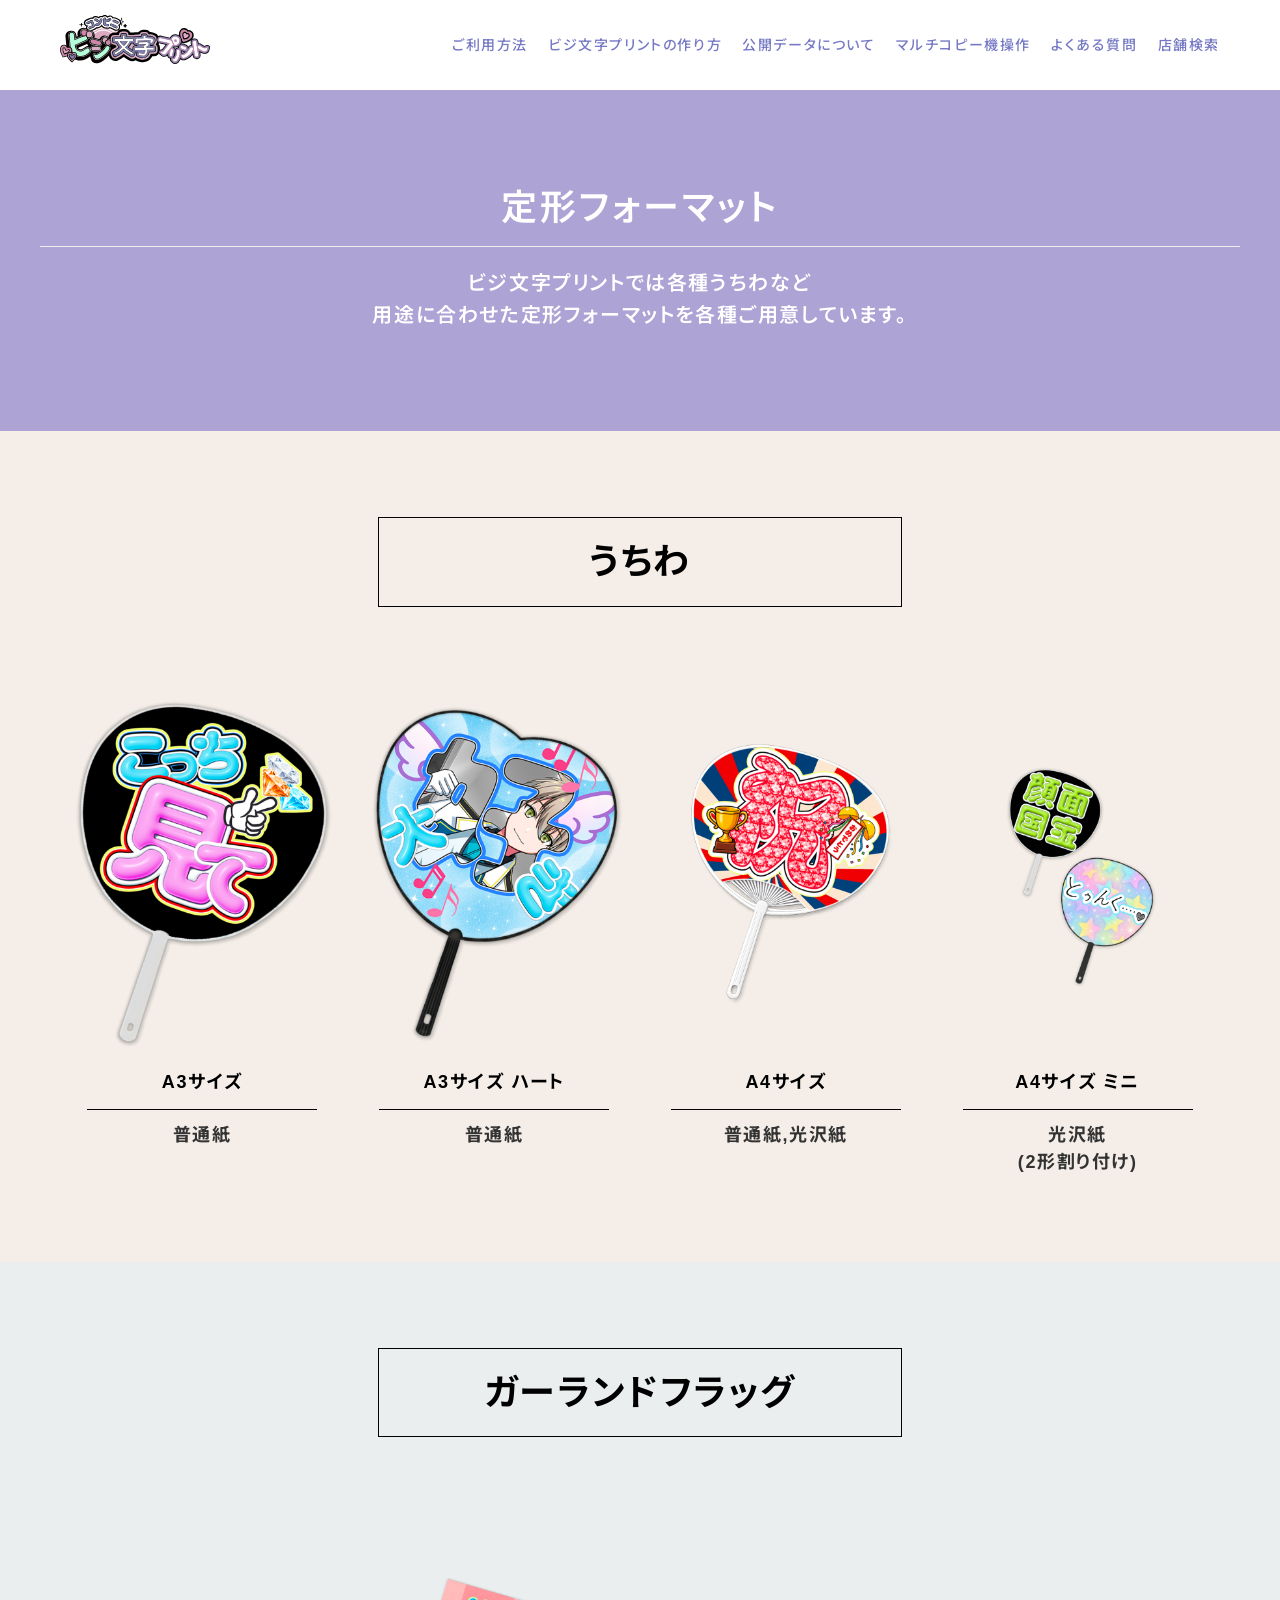
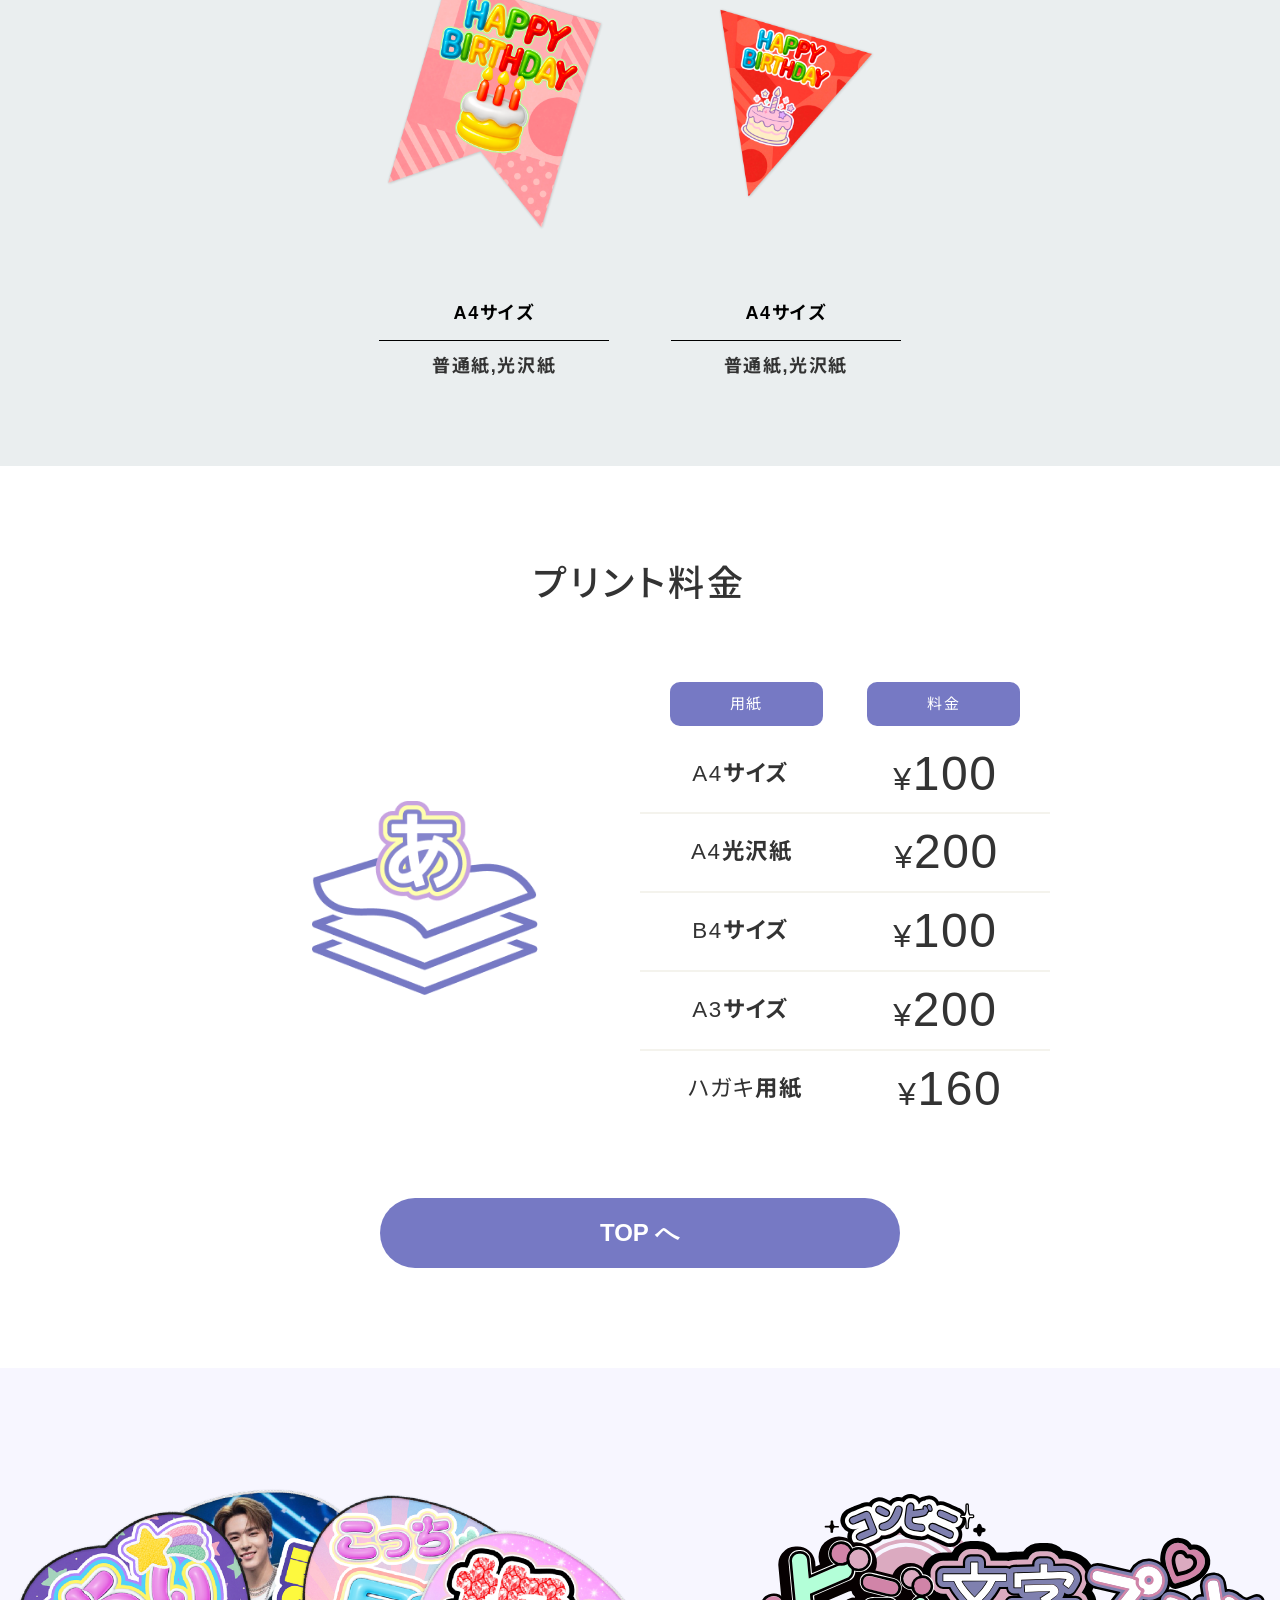
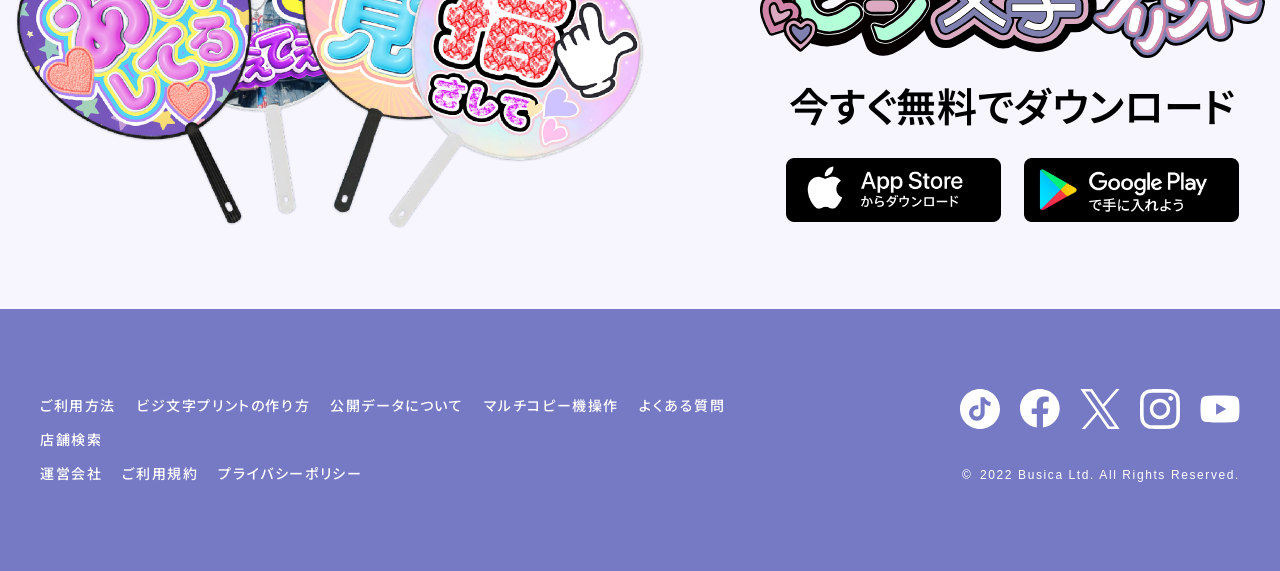
==== commit af33a7fb: "Add files via upload" ====
--- a/format.html
+++ b/format.html
@@ -113,7 +113,7 @@
 						<ul class="format_list">
 							<li>
 								<div class="format_image">
-									<a href="./assets/img/A3_Uchiwa_L.png" data-fancybox data-type="image" data-caption="印刷データ イメージ"><img class="adjust" src="./assets/img/teikei_a3_uchiwa_l.png" alt="印刷データ イメージ" /></a>
+									<a href="./assets/img/format/a3_uchiwa_l.png" data-fancybox data-type="image" data-caption="印刷データ イメージ"><img class="adjust" src="./assets/img/format/teikei_a3_uchiwa_l.png" alt="印刷データ イメージ" /></a>
 								</div>
 								<div class="format_size">
 									<h3>A3サイズ</h3><p>普通紙</p>
@@ -121,7 +121,7 @@
 							</li>
 							<li>
 								<div class="format_image">
-									<a href="./assets/img/A3_Uchiwa_Hrt.png" data-fancybox data-type="image" data-caption="印刷データ イメージ"><img class="adjust" src="./assets/img/teikei_a3_uchiwa_hrt.png" alt="印刷データ イメージ" /></a>
+									<a href="./assets/img/format/a3_uchiwa_hrt.png" data-fancybox data-type="image" data-caption="印刷データ イメージ"><img class="adjust" src="./assets/img/format/teikei_a3_uchiwa_hrt.png" alt="印刷データ イメージ" /></a>
 								</div>
 								<div class="format_size">
 									<h3>A3サイズ ハート</h3><p>普通紙</p>
@@ -129,7 +129,7 @@
 							</li>
 							<li>
 								<div class="format_image">
-									<a href="./assets/img/A4_Uchiwa_M.png" data-fancybox data-type="image" data-caption="印刷データ イメージ"><img class="adjust" src="./assets/img/teikei_a4_uchiwa_m.png" alt="印刷データ イメージ" /></a>
+									<a href="./assets/img/format/a4_uchiwa_m.png" data-fancybox data-type="image" data-caption="印刷データ イメージ"><img class="adjust" src="./assets/img/format/teikei_a4_uchiwa_m.png" alt="印刷データ イメージ" /></a>
 								</div>
 								<div class="format_size">
 									<h3>A4サイズ</h3><p>普通紙,光沢紙</p>
@@ -137,7 +137,7 @@
 							</li>
 							<li>
 								<div class="format_image">
-									<a href="./assets/img/A4_Uchiwa_S.jpg" data-fancybox data-type="image" data-caption="印刷データ イメージ"><img class="adjust" src="./assets/img/teikei_a4_uchiwa_s.png" alt="印刷データ イメージ" /></a>
+									<a href="./assets/img/format/a4_uchiwa_s.jpg" data-fancybox data-type="image" data-caption="印刷データ イメージ"><img class="adjust" src="./assets/img/format/teikei_a4_uchiwa_s.png" alt="印刷データ イメージ" /></a>
 								</div>
 								<div class="format_size">
 									<h3>A4サイズ ミニ</h3><p>光沢紙<br>(2形割り付け)</p>
@@ -152,7 +152,7 @@
 						<ul class="format_list">
 							<li>
 								<div class="format_image">
-									<a href="./assets/img/A4_Garland_01.png" data-fancybox data-type="image" data-caption="印刷データ イメージ"><img class="adjust" src="./assets/img/teikei_a4_garland_1.png" alt="印刷データ イメージ" /></a>
+									<a href="./assets/img/format/a4_garland_01.png" data-fancybox data-type="image" data-caption="印刷データ イメージ"><img class="adjust" src="./assets/img/format/teikei_a4_garland_1.png" alt="印刷データ イメージ" /></a>
 								</div>
 								<div class="format_size">
 									<h3>A4サイズ</h3><p>普通紙,光沢紙</p>
@@ -160,7 +160,7 @@
 							</li>
 							<li>
 								<div class="format_image">
-									<a href="./assets/img/A4_Garland_02.png" data-fancybox data-type="image" data-caption="印刷データ イメージ"><img class="adjust" src="./assets/img/teikei_a4_garland_2.png" alt="印刷データ イメージ" /></a>
+									<a href="./assets/img/format/a4_garland_02.png" data-fancybox data-type="image" data-caption="印刷データ イメージ"><img class="adjust" src="./assets/img/format/teikei_a4_garland_2.png" alt="印刷データ イメージ" /></a>
 								</div>
 								<div class="format_size">
 									<h3>A4サイズ</h3><p>普通紙,光沢紙</p>
--- a/assets/css/style.css
+++ b/assets/css/style.css
@@ -1418,6 +1418,33 @@
     margin-top: 50px;
   }
 }
+.recommend_sec .banner_space {
+  margin: 90px auto 110px;
+  max-width: 1200px;
+}
+@media (max-width: 540px) {
+  .recommend_sec .banner_space {
+    margin: 60px auto;
+  }
+}
+.recommend_sec .banner_space .only_pc {
+  display: block;
+  line-height: 0;
+}
+@media (max-width: 540px) {
+  .recommend_sec .banner_space .only_pc {
+    display: none;
+  }
+}
+.recommend_sec .banner_space .only_sp {
+  display: none;
+  line-height: 0;
+}
+@media (max-width: 540px) {
+  .recommend_sec .banner_space .only_sp {
+    display: block;
+  }
+}
 
 /*-------------- modal -----------------*/
 .table_btn {
@@ -1784,6 +1811,43 @@
   padding: 0 40px;
   margin-bottom: 80px;
 }
+.print_price.format_adjust {
+  margin: 100px auto;
+}
+@media (max-width: 540px) {
+  .print_price.format_adjust {
+    margin: 70px auto 80px;
+  }
+}
+.print_price.format_adjust h1 {
+  font-size: 36px;
+  font-weight: 500;
+  line-height: 1;
+  letter-spacing: 0.2rem;
+  text-align: center;
+  margin-bottom: 80px;
+}
+@media (max-width: 1062px) {
+  .print_price.format_adjust h1 {
+    letter-spacing: 0.1rem;
+    font-size: 25px;
+    margin-bottom: 40px;
+    font-weight: 600;
+  }
+}
+@media (max-width: 374px) {
+  .print_price.format_adjust h1 {
+    font-size: 15px;
+  }
+}
+.print_price.format_adjust .only_pc {
+  display: block;
+}
+@media (max-width: 767px) {
+  .print_price.format_adjust .only_pc {
+    display: none;
+  }
+}
 @media (max-width: 767px) {
   .print_price {
     padding: 20px 16px 20px 16px;
@@ -1808,6 +1872,9 @@
   .print_price .priceBox_pc {
     display: none;
   }
+}
+.print_price .priceBox_pc.format_adjust_02 {
+  align-items: center;
 }
 .print_price .priceBox_pc h1 {
   font-size: 36px;
@@ -4045,6 +4112,218 @@
   margin-bottom: 0;
 }
 
+/*-------------- format -----------------*/
+.format_sec {
+  background-color: #F5EEE8;
+  padding: 86px 60px;
+}
+@media (max-width: 1062px) {
+  .format_sec {
+    padding: 86px 20px;
+  }
+}
+@media (max-width: 540px) {
+  .format_sec {
+    padding: 60px 24px 100px;
+  }
+}
+.format_sec.gray {
+  background-color: #EAEEEF;
+}
+.format_sec .format_box {
+  max-width: 1300px;
+  margin: 0 auto;
+  text-align: center;
+}
+.format_sec .format_box h2 {
+  width: 524px;
+  font-size: 2.25rem;
+  margin-bottom: 90px;
+  font-weight: bold;
+  color: #000;
+  border: 1px solid #000;
+  padding: 15px;
+  text-align: center;
+  display: inline-block;
+}
+@media (max-width: 1062px) {
+  .format_sec .format_box h2 {
+    font-size: 2rem;
+  }
+}
+@media (max-width: 540px) {
+  .format_sec .format_box h2 {
+    width: 100%;
+    font-size: 1.5rem;
+    margin-bottom: 60px;
+    padding: 10px;
+    display: block;
+  }
+}
+.format_sec .format_box h3 {
+  font-size: 2rem;
+  margin-bottom: 40px;
+  font-weight: bold;
+  color: #000;
+}
+@media (max-width: 1062px) {
+  .format_sec .format_box h3 {
+    font-size: 1.7rem;
+  }
+}
+@media (max-width: 760px) {
+  .format_sec .format_box h3 {
+    font-size: 1.5rem;
+  }
+}
+@media (max-width: 540px) {
+  .format_sec .format_box h3 {
+    font-size: 1.25rem;
+  }
+}
+.format_sec .format_box p {
+  margin-top: 30px;
+  text-align: justify;
+  font-size: 1.125rem;
+  line-height: 1.875;
+}
+@media (max-width: 1062px) {
+  .format_sec .format_box p {
+    font-size: 1rem;
+  }
+}
+@media (max-width: 540px) {
+  .format_sec .format_box p {
+    margin-bottom: 60px;
+    line-height: 1.8;
+  }
+}
+.format_sec .format_box .only_pc {
+  display: block;
+  line-height: 0;
+}
+@media (max-width: 540px) {
+  .format_sec .format_box .only_pc {
+    display: none;
+  }
+}
+.format_sec .format_box .only_sp {
+  display: none;
+  line-height: 0;
+}
+@media (max-width: 540px) {
+  .format_sec .format_box .only_sp {
+    display: block;
+  }
+}
+.format_sec .format_box .format_list {
+  display: flex;
+  justify-content: center;
+  flex-wrap: wrap;
+  gap: 25px;
+}
+@media (max-width: 1240px) {
+  .format_sec .format_box .format_list {
+    gap: 50px;
+  }
+}
+@media (max-width: 540px) {
+  .format_sec .format_box .format_list {
+    gap: 120px;
+  }
+}
+.format_sec .format_box .format_list li {
+  position: relative;
+  width: 23%;
+}
+@media (max-width: 1062px) {
+  .format_sec .format_box .format_list li {
+    width: 40%;
+  }
+}
+@media (max-width: 540px) {
+  .format_sec .format_box .format_list li {
+    width: 100%;
+  }
+}
+@media (max-width: 540px) {
+  .format_sec .format_box .format_list li .format_image .adjust {
+    width: 80%;
+  }
+}
+.format_sec .format_box .format_list li .format_size {
+  text-align: center;
+  margin: 20px auto 0;
+}
+@media (max-width: 540px) {
+  .format_sec .format_box .format_list li .format_size {
+    margin: 0 auto;
+  }
+}
+.format_sec .format_box .format_list li .format_size h3 {
+  font-size: 1.125rem;
+  margin: 0 auto;
+  padding-bottom: 12px;
+  width: 230px;
+  font-weight: bold;
+  color: #000;
+  border-bottom: 1px solid #000;
+}
+.format_sec .format_box .format_list li .format_size p {
+  font-size: 1.125rem;
+  margin: 0 auto;
+  text-align: center;
+  padding-top: 12px;
+  font-weight: bold;
+  line-height: 1.5;
+}
+
+.normal_btn {
+  max-width: 520px;
+  line-height: 70px;
+  margin: 70px auto 0;
+  text-align: center;
+  font-size: 1.5rem;
+  font-weight: 600;
+  cursor: pointer;
+  color: #fff;
+  background-color: #7679C4;
+  border-radius: 30rem;
+}
+.normal_btn a {
+  color: #fff;
+}
+@media (max-width: 1240px) {
+  .normal_btn {
+    font-size: 20px;
+  }
+}
+@media (max-width: 1062px) {
+  .normal_btn {
+    max-width: 450px;
+  }
+}
+@media (max-width: 540px) {
+  .normal_btn {
+    font-size: 1rem;
+  }
+}
+
+/* -------- Fancybox modal 調整 -------- */
+.f-carousel__toolbar {
+  display: none !important;
+}
+
+.f-panzoom__wrapper img {
+  max-width: 80vw;
+  max-height: 80vh;
+}
+
+.f-caption {
+  margin-top: 1rem;
+  font-weight: bold;
+}
+
 /* -------- BR -------- */
 .br_sp {
   display: none;
